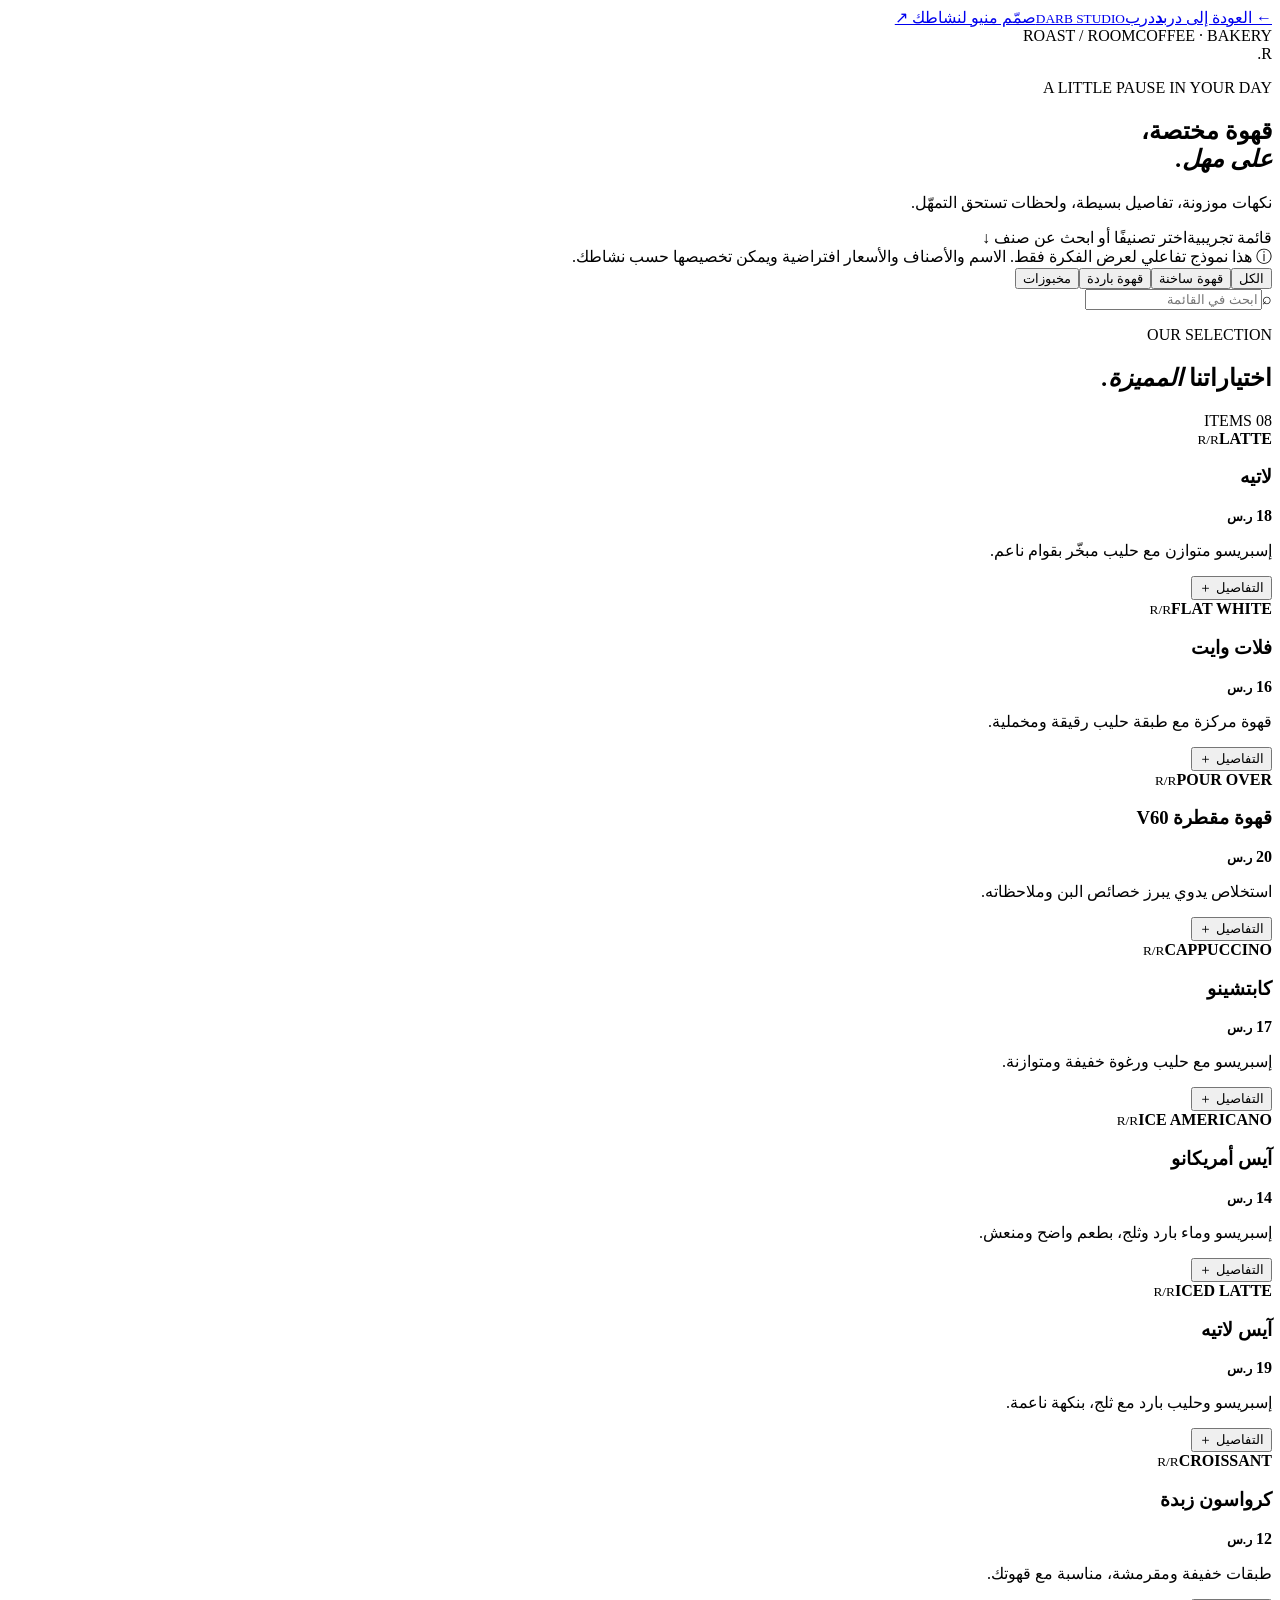
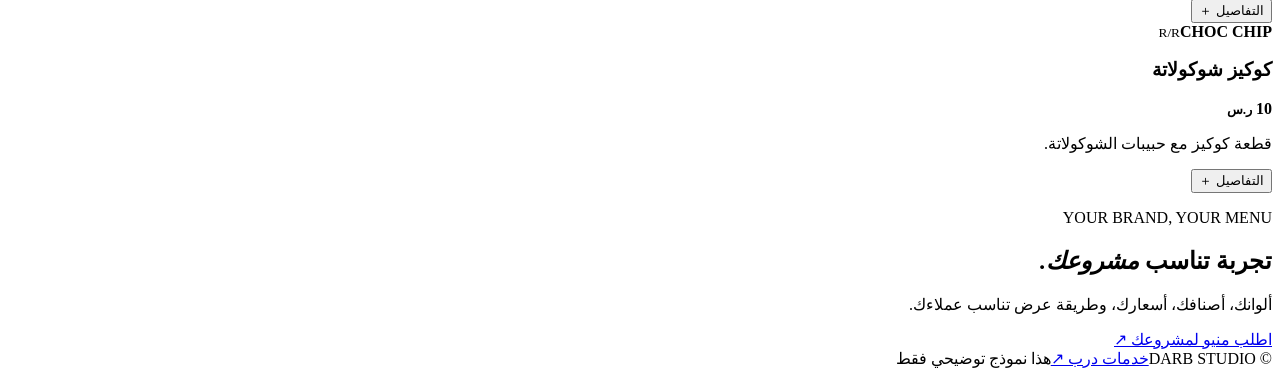
==== menu-demo.html @ b0deda6f "Add interactive digital menu demo page" ====
<!doctype html>
<html lang="ar" dir="rtl">
<head>
<meta charset="utf-8"><meta name="viewport" content="width=device-width,initial-scale=1"><meta name="theme-color" content="#171713">
<meta name="description" content="نموذج تفاعلي لمنيو إلكتروني من درب ستوديو."><title>تجربة المنيو | DARB Studio</title>
<link rel="preconnect" href="https://fonts.googleapis.com"><link rel="preconnect" href="https://fonts.gstatic.com" crossorigin>
<link href="https://fonts.googleapis.com/css2?family=IBM+Plex+Sans+Arabic:wght@400;500;600;700&family=Manrope:wght@400;500;600;700;800&display=swap" rel="stylesheet"><link rel="stylesheet" href="menu-demo.css">
</head>
<body>
<header class="top"><a href="index.html">← <span>العودة إلى درب</span></a><a class="brand" href="index.html"><b>د</b><span>درب<small>DARB STUDIO</small></span></a><a class="contact" href="https://wa.me/966566366401?text=%D8%A3%D8%A8%D8%BA%D9%89%20%D8%A3%D8%B5%D9%85%D9%85%20%D9%85%D9%86%D9%8A%D9%88%20%D8%A5%D9%84%D9%83%D8%AA%D8%B1%D9%88%D9%86%D9%8A" target="_blank" rel="noopener noreferrer">صمّم منيو لنشاطك ↗</a></header>
<main class="shell">
<section class="hero"><div class="eyebrow"><span>ROAST / ROOM</span><span>COFFEE · BAKERY</span></div><div class="hero-main"><div class="monogram">R<span>.</span></div><div><p class="kicker">A LITTLE PAUSE IN YOUR DAY</p><h1>قهوة مختصة،<br><em>على مهل.</em></h1><p class="intro">نكهات موزونة، تفاصيل بسيطة، ولحظات تستحق التمهّل.</p></div></div><div class="hero-foot"><span>قائمة تجريبية</span><span>اختر تصنيفًا أو ابحث عن صنف ↓</span></div></section>
<div class="disclaimer">ⓘ هذا نموذج تفاعلي لعرض الفكرة فقط. الاسم والأصناف والأسعار افتراضية ويمكن تخصيصها حسب نشاطك.</div>
<div class="controls"><div class="categories" role="group" aria-label="أقسام المنيو"><button class="active" data-category="all" aria-pressed="true">الكل</button><button data-category="hot" aria-pressed="false">قهوة ساخنة</button><button data-category="cold" aria-pressed="false">قهوة باردة</button><button data-category="bakery" aria-pressed="false">مخبوزات</button></div><label class="search"><span>⌕</span><input id="search" type="search" placeholder="ابحث في القائمة" aria-label="ابحث في القائمة"></label></div>
<section class="selection"><div class="selection-head"><div><p class="kicker">OUR SELECTION</p><h2>اختياراتنا <em>المميزة.</em></h2></div><span id="count">08 ITEMS</span></div>
<div class="items" id="items">
<article class="item" data-category="hot" data-search="لاتيه latte حليب اسبريسو"><div class="art latte"><small>R/R</small><b>LATTE</b><i></i></div><div class="copy"><div class="item-head"><h3>لاتيه</h3><strong>18 <small>ر.س</small></strong></div><p>إسبريسو متوازن مع حليب مبخّر بقوام ناعم.</p><button class="details" data-title="لاتيه" data-description="إسبريسو مزدوج وحليب مبخّر بقوام ناعم." data-price="18" data-notes="نكهة متوازنة · قوام كريمي">التفاصيل <span>＋</span></button></div></article>
<article class="item" data-category="hot" data-search="فلات وايت flat white اسبريسو حليب"><div class="art flat"><small>R/R</small><b>FLAT WHITE</b><i></i></div><div class="copy"><div class="item-head"><h3>فلات وايت</h3><strong>16 <small>ر.س</small></strong></div><p>قهوة مركزة مع طبقة حليب رقيقة ومخملية.</p><button class="details" data-title="فلات وايت" data-description="جرعتان من الإسبريسو مع حليب مخملي." data-price="16" data-notes="قوي ومتوازن · حليب ناعم">التفاصيل <span>＋</span></button></div></article>
<article class="item" data-category="hot" data-search="v60 قهوة مقطرة حار"><div class="art pour"><small>R/R</small><b>POUR OVER</b><i></i></div><div class="copy"><div class="item-head"><h3>قهوة مقطرة V60</h3><strong>20 <small>ر.س</small></strong></div><p>استخلاص يدوي يبرز خصائص البن وملاحظاته.</p><button class="details" data-title="قهوة مقطرة V60" data-description="قهوة مقطرة تُحضّر يدويًا حسب المحصول المتوفر." data-price="20" data-notes="إيحاءات فاكهية · وضوح النكهة">التفاصيل <span>＋</span></button></div></article>
<article class="item" data-category="hot" data-search="كابتشينو cappuccino قهوة حليب"><div class="art capp"><small>R/R</small><b>CAPPUCCINO</b><i></i></div><div class="copy"><div class="item-head"><h3>كابتشينو</h3><strong>17 <small>ر.س</small></strong></div><p>إسبريسو مع حليب ورغوة خفيفة ومتوازنة.</p><button class="details" data-title="كابتشينو" data-description="إسبريسو مع حليب مبخر وطبقة رغوة خفيفة." data-price="17" data-notes="قوام متوازن · رغوة ناعمة">التفاصيل <span>＋</span></button></div></article>
<article class="item" data-category="cold" data-search="آيس أمريكانو iced americano بارد"><div class="art americano"><small>R/R</small><b>ICE AMERICANO</b><i></i></div><div class="copy"><div class="item-head"><h3>آيس أمريكانو</h3><strong>14 <small>ر.س</small></strong></div><p>إسبريسو وماء بارد وثلج، بطعم واضح ومنعش.</p><button class="details" data-title="آيس أمريكانو" data-description="إسبريسو مع ماء بارد وثلج." data-price="14" data-notes="منعش · نكهة قهوة واضحة">التفاصيل <span>＋</span></button></div></article>
<article class="item" data-category="cold" data-search="آيس لاتيه iced latte بارد حليب"><div class="art iced"><small>R/R</small><b>ICED LATTE</b><i></i></div><div class="copy"><div class="item-head"><h3>آيس لاتيه</h3><strong>19 <small>ر.س</small></strong></div><p>إسبريسو وحليب بارد مع ثلج، بنكهة ناعمة.</p><button class="details" data-title="آيس لاتيه" data-description="إسبريسو وحليب بارد وثلج." data-price="19" data-notes="ناعم · خيار مناسب للأجواء الدافئة">التفاصيل <span>＋</span></button></div></article>
<article class="item" data-category="bakery" data-search="كرواسون croissant مخبوزات زبدة"><div class="art croissant"><small>R/R</small><b>CROISSANT</b><i></i></div><div class="copy"><div class="item-head"><h3>كرواسون زبدة</h3><strong>12 <small>ر.س</small></strong></div><p>طبقات خفيفة ومقرمشة، مناسبة مع قهوتك.</p><button class="details" data-title="كرواسون زبدة" data-description="كرواسون بطبقات زبدية خفيفة." data-price="12" data-notes="مقرمش من الخارج · طري من الداخل">التفاصيل <span>＋</span></button></div></article>
<article class="item" data-category="bakery" data-search="كوكيز cookies شوكولاتة مخبوزات"><div class="art cookie"><small>R/R</small><b>CHOC CHIP</b><i></i></div><div class="copy"><div class="item-head"><h3>كوكيز شوكولاتة</h3><strong>10 <small>ر.س</small></strong></div><p>قطعة كوكيز مع حبيبات الشوكولاتة.</p><button class="details" data-title="كوكيز شوكولاتة" data-description="كوكيز بالشوكولاتة، مخبوزة لترافق قهوتك." data-price="10" data-notes="شوكولاتة · حلاوة متوازنة">التفاصيل <span>＋</span></button></div></article>
</div><p class="empty" id="empty" hidden>ما لقينا صنفًا بهذا الاسم. جرّب كلمة ثانية.</p></section>
<section class="closing"><div><p class="kicker">YOUR BRAND, YOUR MENU</p><h2>تجربة تناسب <em>مشروعك.</em></h2><p>ألوانك، أصنافك، أسعارك، وطريقة عرض تناسب عملاءك.</p></div><a href="https://wa.me/966566366401?text=%D8%A3%D8%A8%D8%BA%D9%89%20%D8%A3%D8%B5%D9%85%D9%85%20%D9%85%D9%86%D9%8A%D9%88%20%D8%A5%D9%84%D9%83%D8%AA%D8%B1%D9%88%D9%86%D9%8A%20%D9%84%D9%86%D8%B4%D8%A7%D8%B7%D9%8A" target="_blank" rel="noopener noreferrer">اطلب منيو لمشروعك ↗</a></section>
</main><footer><span>© <span id="year"></span> DARB STUDIO</span><a href="index.html">خدمات درب ↗</a><span>هذا نموذج توضيحي فقط</span></footer>
<dialog id="dialog"><button class="close" id="close" aria-label="إغلاق">×</button><p class="kicker">ROAST / ROOM · MENU</p><h2 id="detailTitle"></h2><p id="description"></p><div class="dialog-meta"><span id="notes"></span><strong id="price"></strong></div><small>هذا المحتوى تجريبي ويُعدّل حسب بيانات نشاطك.</small></dialog><script src="menu-demo.js"></script></body></html>
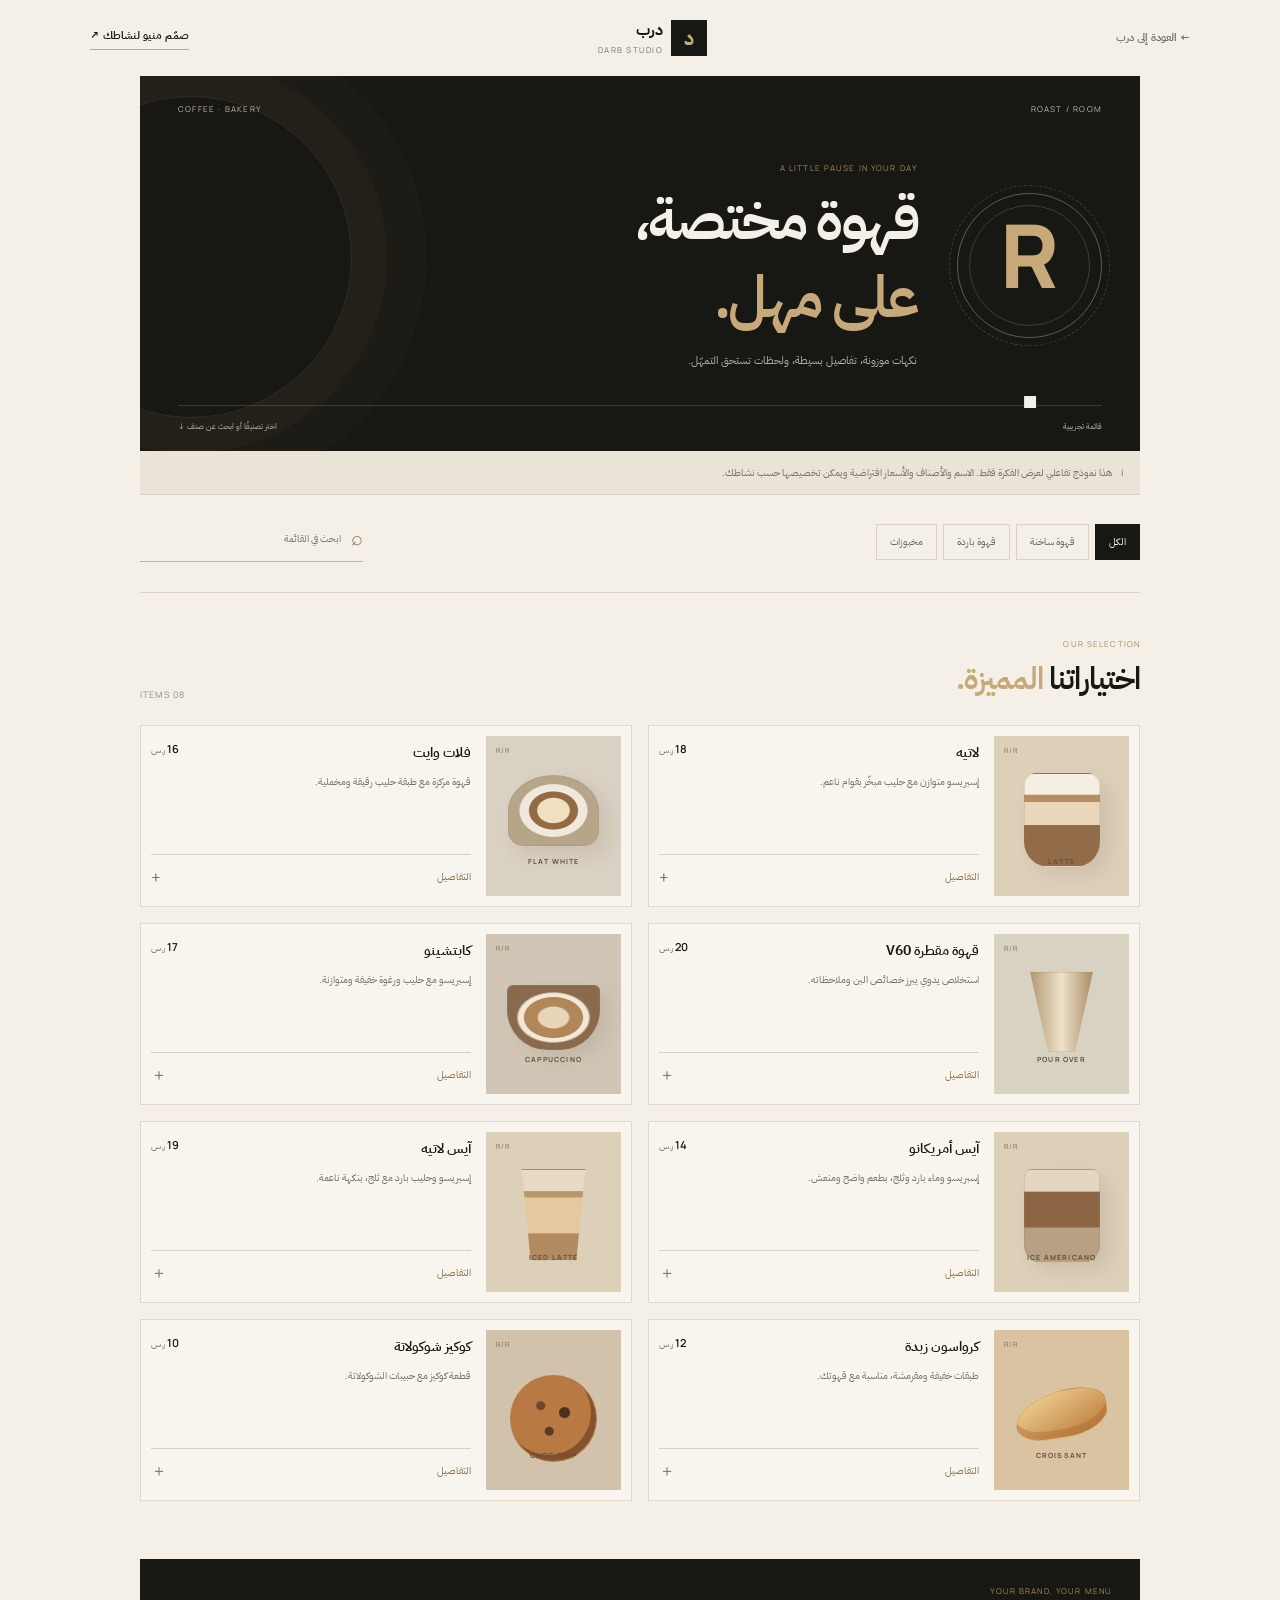
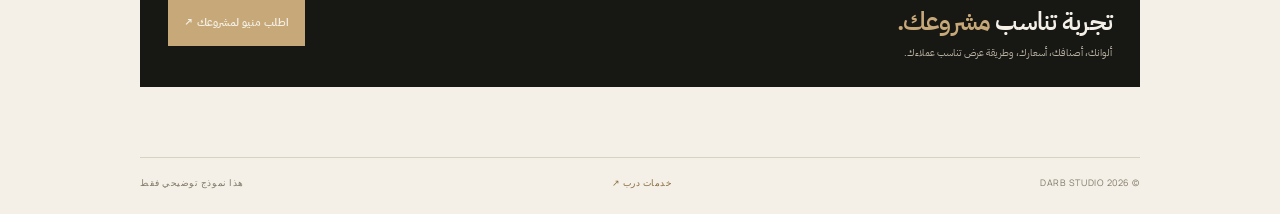
==== commit 0ca33b82: "Remove emoji-like symbols from menu demo" ====
--- a/menu-demo.html
+++ b/menu-demo.html
@@ -10,12 +10,12 @@
 <header class="top"><a href="index.html">← <span>العودة إلى درب</span></a><a class="brand" href="index.html"><b>د</b><span>درب<small>DARB STUDIO</small></span></a><a class="contact" href="https://wa.me/966566366401?text=%D8%A3%D8%A8%D8%BA%D9%89%20%D8%A3%D8%B5%D9%85%D9%85%20%D9%85%D9%86%D9%8A%D9%88%20%D8%A5%D9%84%D9%83%D8%AA%D8%B1%D9%88%D9%86%D9%8A" target="_blank" rel="noopener noreferrer">صمّم منيو لنشاطك ↗</a></header>
 <main class="shell">
 <section class="hero"><div class="eyebrow"><span>ROAST / ROOM</span><span>COFFEE · BAKERY</span></div><div class="hero-main"><div class="monogram">R<span>.</span></div><div><p class="kicker">A LITTLE PAUSE IN YOUR DAY</p><h1>قهوة مختصة،<br><em>على مهل.</em></h1><p class="intro">نكهات موزونة، تفاصيل بسيطة، ولحظات تستحق التمهّل.</p></div></div><div class="hero-foot"><span>قائمة تجريبية</span><span>اختر تصنيفًا أو ابحث عن صنف ↓</span></div></section>
-<div class="disclaimer">ⓘ هذا نموذج تفاعلي لعرض الفكرة فقط. الاسم والأصناف والأسعار افتراضية ويمكن تخصيصها حسب نشاطك.</div>
-<div class="controls"><div class="categories" role="group" aria-label="أقسام المنيو"><button class="active" data-category="all" aria-pressed="true">الكل</button><button data-category="hot" aria-pressed="false">قهوة ساخنة</button><button data-category="cold" aria-pressed="false">قهوة باردة</button><button data-category="bakery" aria-pressed="false">مخبوزات</button></div><label class="search"><span>⌕</span><input id="search" type="search" placeholder="ابحث في القائمة" aria-label="ابحث في القائمة"></label></div>
+<div class="disclaimer"><span class="info-icon" aria-hidden="true">i</span> هذا نموذج تفاعلي لعرض الفكرة فقط. الاسم والأصناف والأسعار افتراضية ويمكن تخصيصها حسب نشاطك.</div>
+<div class="controls"><div class="categories" role="group" aria-label="أقسام المنيو"><button class="active" data-category="all" aria-pressed="true">الكل</button><button data-category="hot" aria-pressed="false">قهوة ساخنة</button><button data-category="cold" aria-pressed="false">قهوة باردة</button><button data-category="bakery" aria-pressed="false">مخبوزات</button></div><label class="search"><span aria-hidden="true">⌕</span><input id="search" type="search" placeholder="ابحث في القائمة" aria-label="ابحث في القائمة"></label></div>
 <section class="selection"><div class="selection-head"><div><p class="kicker">OUR SELECTION</p><h2>اختياراتنا <em>المميزة.</em></h2></div><span id="count">08 ITEMS</span></div>
 <div class="items" id="items">
-<article class="item" data-category="hot" data-search="لاتيه latte حليب اسبريسو"><div class="art latte"><small>R/R</small><b>LATTE</b><i></i></div><div class="copy"><div class="item-head"><h3>لاتيه</h3><strong>18 <small>ر.س</small></strong></div><p>إسبريسو متوازن مع حليب مبخّر بقوام ناعم.</p><button class="details" data-title="لاتيه" data-description="إسبريسو مزدوج وحليب مبخّر بقوام ناعم." data-price="18" data-notes="نكهة متوازنة · قوام كريمي">التفاصيل <span>＋</span></button></div></article>
-<article class="item" data-category="hot" data-search="فلات وايت flat white اسبريسو حليب"><div class="art flat"><small>R/R</small><b>FLAT WHITE</b><i></i></div><div class="copy"><div class="item-head"><h3>فلات وايت</h3><strong>16 <small>ر.س</small></strong></div><p>قهوة مركزة مع طبقة حليب رقيقة ومخملية.</p><button class="details" data-title="فلات وايت" data-description="جرعتان من الإسبريسو مع حليب مخملي." data-price="16" data-notes="قوي ومتوازن · حليب ناعم">التفاصيل <span>＋</span></button></div></article>
+<article class="item" data-category="hot" data-search="لاتيه latte حليب اسبريسو"><div class="art latte"><small>R/R</small><b>LATTE</b><i></i></div><div class="copy"><div class="item-head"><h3>لاتيه</h3><strong>18 <small>ر.س</small></strong></div><p>إسبريسو متوازن مع حليب مبخّر بقوام ناعم.</p><button class="details" data-title="لاتيه" data-description="إسبريسو مزدوج وحليب مبخّر بقوام ناعم." data-price="18" data-notes="نكهة متوازنة · قوام كريمي">التفاصيل <span aria-hidden="true">+</span></button></div></article>
+<article class="item" data-category="hot" data-search="فلات وايت flat white اسبريسو حليب"><div class="art flat"><small>R/R</small><b>FLAT WHITE</b><i></i></div><div class="copy"><div class="item-head"><h3>فلات وايت</h3><strong>16 <small>ر.س</small></strong></div><p>قهوة مركزة مع طبقة حليب رقيقة ومخملية.</p><button class="details" data-title="فلات وايت" data-description="جرعتان من الإسبريسو مع حليب مخملي." data-price="16" data-notes="قوي ومتوازن · حليب ناعم">التفاصيل <span aria-hidden="true">+</span></button></div></article>
 <article class="item" data-category="hot" data-search="v60 قهوة مقطرة حار"><div class="art pour"><small>R/R</small><b>POUR OVER</b><i></i></div><div class="copy"><div class="item-head"><h3>قهوة مقطرة V60</h3><strong>20 <small>ر.س</small></strong></div><p>استخلاص يدوي يبرز خصائص البن وملاحظاته.</p><button class="details" data-title="قهوة مقطرة V60" data-description="قهوة مقطرة تُحضّر يدويًا حسب المحصول المتوفر." data-price="20" data-notes="إيحاءات فاكهية · وضوح النكهة">التفاصيل <span>＋</span></button></div></article>
 <article class="item" data-category="hot" data-search="كابتشينو cappuccino قهوة حليب"><div class="art capp"><small>R/R</small><b>CAPPUCCINO</b><i></i></div><div class="copy"><div class="item-head"><h3>كابتشينو</h3><strong>17 <small>ر.س</small></strong></div><p>إسبريسو مع حليب ورغوة خفيفة ومتوازنة.</p><button class="details" data-title="كابتشينو" data-description="إسبريسو مع حليب مبخر وطبقة رغوة خفيفة." data-price="17" data-notes="قوام متوازن · رغوة ناعمة">التفاصيل <span>＋</span></button></div></article>
 <article class="item" data-category="cold" data-search="آيس أمريكانو iced americano بارد"><div class="art americano"><small>R/R</small><b>ICE AMERICANO</b><i></i></div><div class="copy"><div class="item-head"><h3>آيس أمريكانو</h3><strong>14 <small>ر.س</small></strong></div><p>إسبريسو وماء بارد وثلج، بطعم واضح ومنعش.</p><button class="details" data-title="آيس أمريكانو" data-description="إسبريسو مع ماء بارد وثلج." data-price="14" data-notes="منعش · نكهة قهوة واضحة">التفاصيل <span>＋</span></button></div></article>
--- a/menu-demo.css
+++ b/menu-demo.css
@@ -0,0 +1 @@
+:root{--ink:#171713;--paper:#f4f0e7;--muted:#777166;--line:#d8d1c4;--gold:#c7a979;--gold2:#e2d1b0}*{box-sizing:border-box}body{margin:0;background:var(--paper);color:var(--ink);font-family:"IBM Plex Sans Arabic",sans-serif;line-height:1.75}a{color:inherit;text-decoration:none}button,input{font:inherit}button{cursor:pointer}a:focus-visible,button:focus-visible,input:focus-visible{outline:2px solid #a98450;outline-offset:3px}::selection{background:var(--gold);color:var(--ink)}.top{height:76px;max-width:1100px;width:calc(100% - 42px);margin:auto;display:flex;align-items:center;justify-content:space-between;gap:16px}.top>a:first-child,.contact{font-size:11px;font-weight:600}.top>a:first-child{color:var(--muted)}.brand{display:flex;align-items:center;gap:8px}.brand>b{height:36px;width:36px;display:grid;place-items:center;background:var(--ink);color:var(--gold);font-size:20px}.brand span{font-size:16px;font-weight:700;line-height:1.2}.brand small{display:block;font:8px Manrope,sans-serif;letter-spacing:.16em;color:var(--muted);margin-top:4px}.contact{border-bottom:1px solid var(--gold);padding-bottom:4px}.shell{max-width:1000px;width:calc(100% - 42px);margin:0 auto 70px}.hero{background:var(--ink);color:var(--paper);padding:27px 38px 19px;position:relative;overflow:hidden}.hero:after{content:"";position:absolute;width:320px;height:320px;border:1px solid #c7a97926;border-radius:50%;left:-110px;top:20px;box-shadow:0 0 0 35px #c7a97909,0 0 0 75px #c7a97907;pointer-events:none}.eyebrow,.hero-foot{display:flex;justify-content:space-between;align-items:center;font:8px Manrope,sans-serif;letter-spacing:.15em;color:#c3b9a7}.hero-main{display:grid;grid-template-columns:150px 1fr;gap:35px;align-items:center;padding:48px 0 35px;position:relative;z-index:1}.monogram{height:145px;width:145px;border:1px solid #c7a97976;border-radius:50%;display:grid;place-items:center;color:var(--gold);font:800 88px Manrope,sans-serif;position:relative}.monogram:before,.monogram:after{content:"";position:absolute;inset:11px;border:1px solid #c7a97940;border-radius:50%}.monogram:after{inset:-9px;border-style:dashed}.monogram span{color:var(--paper)}.kicker{font:8px Manrope,sans-serif;letter-spacing:.14em;color:#a68a5c;margin:0 0 8px}.hero h1{font-size:clamp(38px,5vw,58px);font-weight:600;line-height:1.35;letter-spacing:-.045em;margin:0}.hero h1 em,.selection-head h2 em,.closing h2 em{font-style:normal;color:var(--gold)}.intro{font-size:11px;color:#b9b1a2;margin:13px 0 0}.hero-foot{border-top:1px solid #ffffff24;padding-top:14px;font-family:"IBM Plex Sans Arabic",sans-serif;letter-spacing:0}.disclaimer{display:flex;gap:9px;align-items:center;padding:13px 16px;background:#e9e3d8;color:#777166;font-size:10px;border-bottom:1px solid var(--line)}.disclaimer:first-letter{color:#967647}.controls{display:flex;justify-content:space-between;align-items:center;gap:16px;padding:26px 0 30px;border-bottom:1px solid var(--line)}.categories{display:flex;flex-wrap:wrap;gap:6px}.categories button{padding:8px 13px;border:1px solid var(--line);background:transparent;color:#6c665b;font-size:10px;transition:.2s}.categories button.active,.categories button:hover{background:var(--ink);border-color:var(--ink);color:var(--paper)}.search{display:flex;align-items:center;gap:8px;border-bottom:1px solid #bdb3a2;min-width:190px;padding:0 0 5px;color:#8e7a59}.search span{font-size:20px}.search input{width:100%;border:0;background:transparent;font-size:10px;outline:0;color:var(--ink)}.selection{padding-top:45px}.selection-head{display:flex;justify-content:space-between;align-items:flex-end;margin-bottom:24px}.selection-head h2,.closing h2{font-weight:600;font-size:31px;line-height:1.4;letter-spacing:-.03em;margin:0}.selection-head>span{font:9px Manrope,sans-serif;letter-spacing:.1em;color:#948b7b}.items{display:grid;grid-template-columns:repeat(2,1fr);gap:16px}.item{display:grid;grid-template-columns:135px 1fr;gap:15px;min-width:0;background:#fffdf85c;border:1px solid #dfd8cb;padding:10px;transition:transform .2s,border-color .2s}.item:hover{transform:translateY(-2px);border-color:#c0a476}.item[hidden]{display:none}.art{min-height:160px;position:relative;overflow:hidden;display:flex;flex-direction:column;align-items:center;justify-content:center;background:#ddd0b9;color:#5f513d;font:8px Manrope,sans-serif;letter-spacing:.15em}.art small{position:absolute;top:10px;left:10px;font-size:7px;opacity:.75}.art b{position:relative;z-index:1;margin-top:92px;font-size:7px}.art i{position:absolute;width:76px;height:94px;border-radius:12px 12px 25px 25px;background:linear-gradient(90deg,#f2e3cd,#c6a477 80%);top:37px;box-shadow:9px 8px 18px #4a34241a;border:1px solid #9c825c40}.latte i{background:linear-gradient(180deg,#f4eee3 0 22%,#b78e61 23% 30%,#ead7bb 31% 55%,#926c49 56%)}.flat{background:#d9d1c3}.flat i{height:71px;width:91px;border-radius:50% 50% 15px 15px;background:radial-gradient(ellipse at center,#f1e0bf 0 25%,#926a44 27% 38%,#f0e8dc 40% 53%,#b7a58a 55%);top:39px}.pour{background:#d8d2c3}.pour i{width:75px;height:80px;clip-path:polygon(8% 0,92% 0,68% 100%,32% 100%);border-radius:0;background:linear-gradient(90deg,#a88c63,#eee1c9 50%,#9e8158);top:38px}.capp{background:#d1c6b5}.capp i{width:93px;height:65px;border-radius:6px 6px 40px 40px;background:radial-gradient(ellipse at center,#e7d4b9 0 23%,#b18658 26% 45%,#f2e8d7 47% 54%,#8a6a4d 58%);top:51px}.americano i{background:linear-gradient(180deg,#e4d7c2 0 23%,#8c6544 24% 62%,#b7a084 63%);border-radius:8px 8px 18px 18px}.iced i{height:92px;background:linear-gradient(180deg,#e7dac7 0 23%,#bb9669 24% 30%,#e3c8a0 31% 70%,#b38b60 71%);clip-path:polygon(8% 0,92% 0,80% 100%,20% 100%);border-radius:3px}.croissant{background:#d9c3a0}.croissant i{width:93px;height:48px;top:60px;border-radius:70% 35% 55% 35%;background:linear-gradient(155deg,#f5d99c,#b87535);transform:rotate(-9deg);box-shadow:inset 0 -8px 0 #a7652f66}.cookie{background:#d2c2ab}.cookie i{height:87px;width:87px;top:45px;border-radius:50%;background:radial-gradient(circle at 35% 35%,#6c462e 0 4px,transparent 5px),radial-gradient(circle at 63% 43%,#4b3023 0 5px,transparent 6px),radial-gradient(circle at 45% 65%,#5b3925 0 4px,transparent 5px),#b87943;box-shadow:inset -5px -6px 0 #84522d}.copy{display:flex;flex-direction:column;min-width:0;padding:5px 0}.item-head{display:flex;align-items:flex-start;justify-content:space-between;gap:8px}.item-head h3{font-size:14px;font-weight:600;margin:0}.item-head strong{font:600 11px Manrope,sans-serif;white-space:nowrap}.item-head small{font:9px "IBM Plex Sans Arabic",sans-serif;color:#8b7e69}.copy>p{font-size:10px;color:var(--muted);line-height:1.85;margin:8px 0 12px}.details{margin-top:auto;background:transparent;border:0;border-top:1px solid var(--line);display:flex;align-items:center;justify-content:space-between;padding:8px 0 0;font-size:10px;color:#8c7046;text-align:right}.details span{font-size:16px}.empty{padding:30px 0;text-align:center;font-size:12px;color:var(--muted)}.closing{margin-top:58px;padding:26px 28px;background:var(--ink);color:var(--paper);display:flex;justify-content:space-between;align-items:center;gap:20px}.closing h2{font-size:25px}.closing>div>p:last-child{font-size:10px;color:#b9b1a2;margin:5px 0 0}.closing>a{font-size:11px;font-weight:600;padding:13px 16px;background:var(--gold);white-space:nowrap}footer{width:calc(100% - 42px);max-width:1000px;margin:auto;border-top:1px solid var(--line);padding:18px 0 25px;display:flex;justify-content:space-between;gap:15px;font:9px Manrope,sans-serif;letter-spacing:.06em;color:#817969}footer a{color:#8b6e41}dialog{border:1px solid var(--line);background:var(--paper);color:var(--ink);padding:30px;width:min(430px,calc(100% - 30px));box-shadow:0 30px 100px #0004}dialog::backdrop{background:#17171399;backdrop-filter:blur(3px)}.close{float:left;border:0;background:transparent;font-size:25px;line-height:1;color:#897c67}dialog h2{font-size:26px;margin:17px 0 8px}dialog>p:not(.kicker){font-size:12px;color:var(--muted);line-height:2}.dialog-meta{display:flex;justify-content:space-between;align-items:center;border-block:1px solid var(--line);padding:13px 0;margin:19px 0}.dialog-meta span{font-size:10px;color:#92784d}.dialog-meta strong{font:700 15px Manrope,sans-serif}.dialog-meta strong:after{content:" ر.س";font-size:9px;font-family:"IBM Plex Sans Arabic",sans-serif}dialog>small{font-size:9px;color:#887e6d}@media(max-width:700px){.top{height:65px;width:calc(100% - 28px)}.top>a:first-child span{display:none}.brand>b{height:31px;width:31px}.contact{font-size:10px}.shell{width:calc(100% - 24px);margin-bottom:45px}.hero{padding:22px 19px 17px}.hero-main{grid-template-columns:1fr;gap:25px;padding:33px 0 27px}.monogram{height:78px;width:78px;font-size:48px}.monogram:before{inset:6px}.monogram:after{inset:-5px}.hero h1{font-size:42px}.intro{font-size:10px}.disclaimer{align-items:flex-start;font-size:9px}.controls{flex-direction:column;align-items:stretch;padding:20px 0}.categories{display:grid;grid-template-columns:repeat(4,1fr);gap:5px}.categories button{padding:8px 3px;font-size:9px}.search{min-width:0}.selection{padding-top:33px}.selection-head h2{font-size:26px}.items{grid-template-columns:1fr;gap:10px}.item{grid-template-columns:110px 1fr;gap:12px}.art{min-height:145px}.copy>p{font-size:10px;margin-block:6px 10px}.closing{margin-top:40px;padding:23px 18px;display:block}.closing h2{font-size:23px}.closing>a{display:inline-flex;margin-top:17px}footer{width:calc(100% - 28px);font-size:8px;flex-wrap:wrap}footer span:last-child{width:100%}}@media(max-width:380px){.item{grid-template-columns:92px 1fr;padding:7px;gap:9px}.item-head h3{font-size:12px}.item-head strong{font-size:10px}.art{min-height:133px}.copy>p{font-size:9px}}@media(prefers-reduced-motion:reduce){*,*:before,*:after{scroll-behavior:auto!important;transition:none!important}}
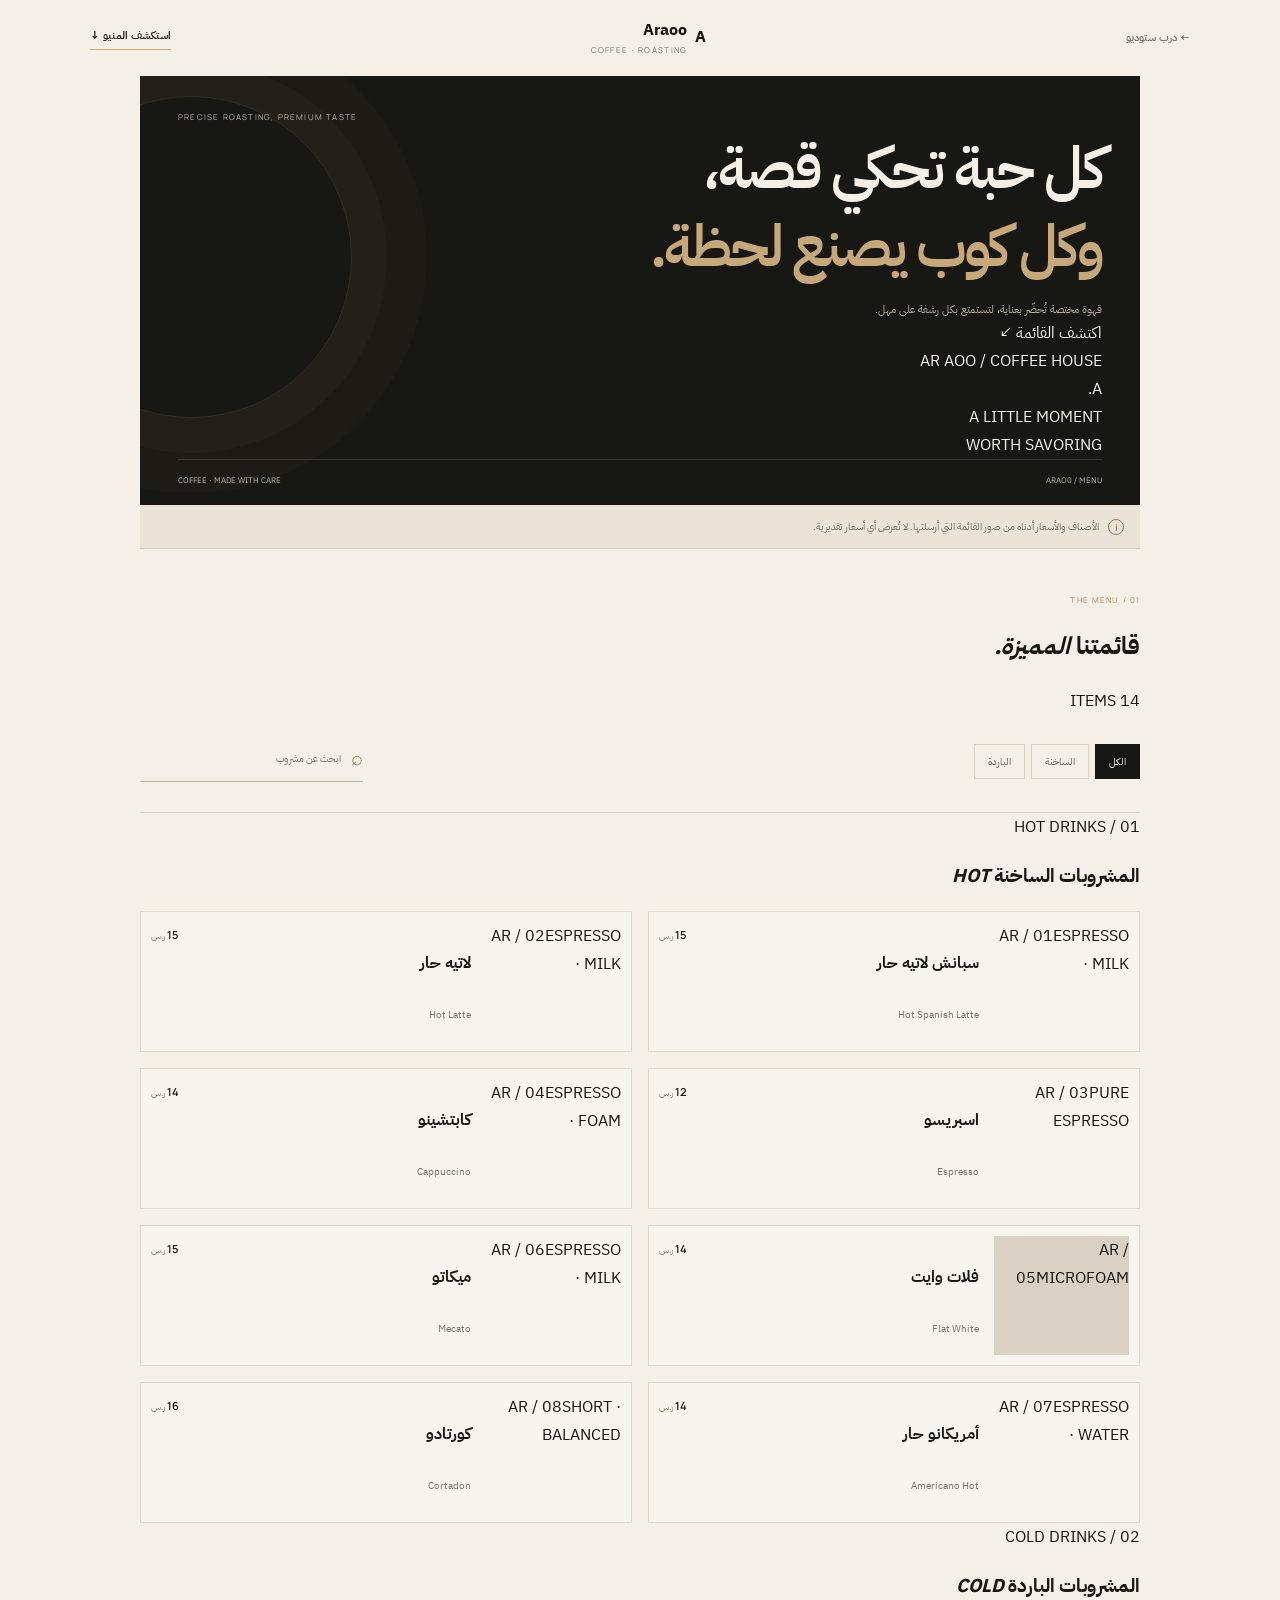
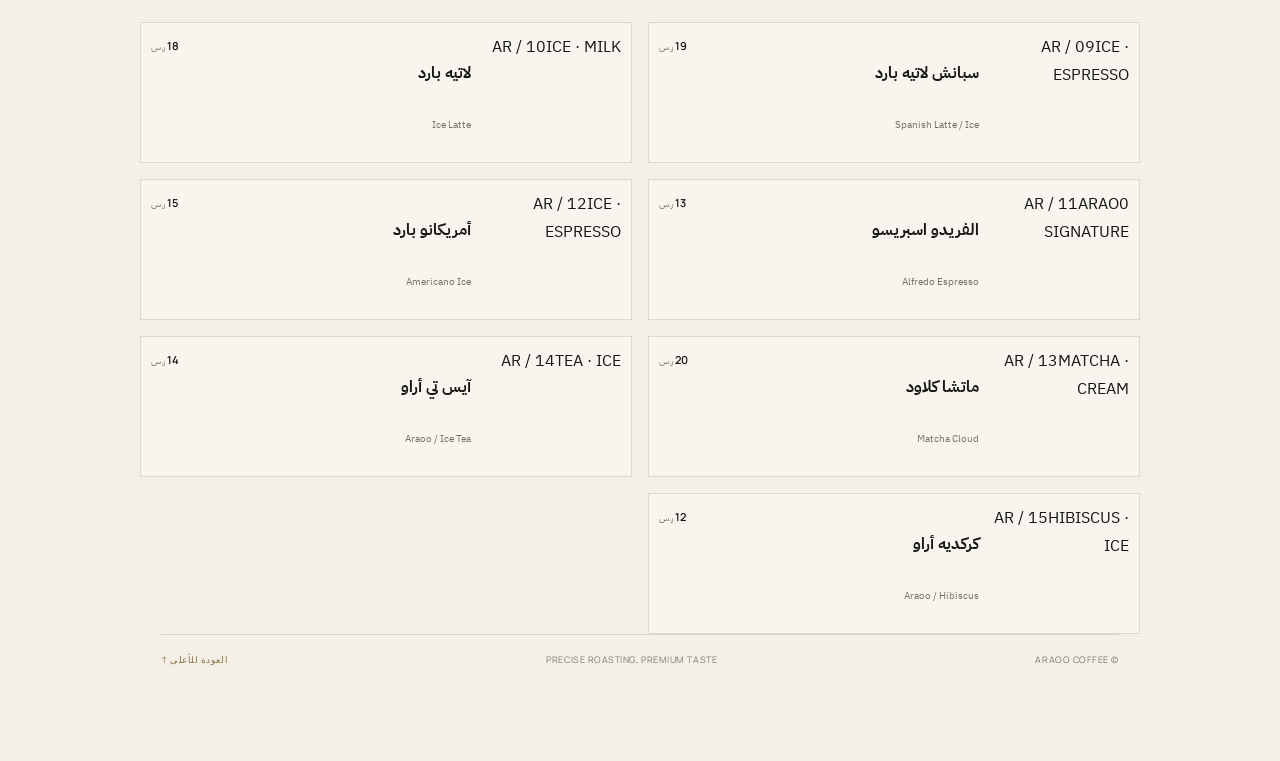
==== commit 394c3136: "Build Araoo branded digital menu with verified hot and cold items" ====
--- a/menu-demo.html
+++ b/menu-demo.html
@@ -1,28 +1,69 @@
 <!doctype html>
 <html lang="ar" dir="rtl">
 <head>
-<meta charset="utf-8"><meta name="viewport" content="width=device-width,initial-scale=1"><meta name="theme-color" content="#171713">
-<meta name="description" content="نموذج تفاعلي لمنيو إلكتروني من درب ستوديو."><title>تجربة المنيو | DARB Studio</title>
+<meta charset="utf-8">
+<meta name="viewport" content="width=device-width,initial-scale=1">
+<meta name="theme-color" content="#f5edda">
+<meta name="description" content="منيو أراو للقهوة المختصة. تصفح المشروبات الساخنة والباردة.">
+<title>Araoo — المنيو الإلكتروني</title>
 <link rel="preconnect" href="https://fonts.googleapis.com"><link rel="preconnect" href="https://fonts.gstatic.com" crossorigin>
-<link href="https://fonts.googleapis.com/css2?family=IBM+Plex+Sans+Arabic:wght@400;500;600;700&family=Manrope:wght@400;500;600;700;800&display=swap" rel="stylesheet"><link rel="stylesheet" href="menu-demo.css">
+<link href="https://fonts.googleapis.com/css2?family=IBM+Plex+Sans+Arabic:wght@400;500;600;700&family=Manrope:wght@400;500;600;700;800&display=swap" rel="stylesheet">
+<link rel="stylesheet" href="menu-demo.css">
 </head>
 <body>
-<header class="top"><a href="index.html">← <span>العودة إلى درب</span></a><a class="brand" href="index.html"><b>د</b><span>درب<small>DARB STUDIO</small></span></a><a class="contact" href="https://wa.me/966566366401?text=%D8%A3%D8%A8%D8%BA%D9%89%20%D8%A3%D8%B5%D9%85%D9%85%20%D9%85%D9%86%D9%8A%D9%88%20%D8%A5%D9%84%D9%83%D8%AA%D8%B1%D9%88%D9%86%D9%8A" target="_blank" rel="noopener noreferrer">صمّم منيو لنشاطك ↗</a></header>
-<main class="shell">
-<section class="hero"><div class="eyebrow"><span>ROAST / ROOM</span><span>COFFEE · BAKERY</span></div><div class="hero-main"><div class="monogram">R<span>.</span></div><div><p class="kicker">A LITTLE PAUSE IN YOUR DAY</p><h1>قهوة مختصة،<br><em>على مهل.</em></h1><p class="intro">نكهات موزونة، تفاصيل بسيطة، ولحظات تستحق التمهّل.</p></div></div><div class="hero-foot"><span>قائمة تجريبية</span><span>اختر تصنيفًا أو ابحث عن صنف ↓</span></div></section>
-<div class="disclaimer"><span class="info-icon" aria-hidden="true">i</span> هذا نموذج تفاعلي لعرض الفكرة فقط. الاسم والأصناف والأسعار افتراضية ويمكن تخصيصها حسب نشاطك.</div>
-<div class="controls"><div class="categories" role="group" aria-label="أقسام المنيو"><button class="active" data-category="all" aria-pressed="true">الكل</button><button data-category="hot" aria-pressed="false">قهوة ساخنة</button><button data-category="cold" aria-pressed="false">قهوة باردة</button><button data-category="bakery" aria-pressed="false">مخبوزات</button></div><label class="search"><span aria-hidden="true">⌕</span><input id="search" type="search" placeholder="ابحث في القائمة" aria-label="ابحث في القائمة"></label></div>
-<section class="selection"><div class="selection-head"><div><p class="kicker">OUR SELECTION</p><h2>اختياراتنا <em>المميزة.</em></h2></div><span id="count">08 ITEMS</span></div>
-<div class="items" id="items">
-<article class="item" data-category="hot" data-search="لاتيه latte حليب اسبريسو"><div class="art latte"><small>R/R</small><b>LATTE</b><i></i></div><div class="copy"><div class="item-head"><h3>لاتيه</h3><strong>18 <small>ر.س</small></strong></div><p>إسبريسو متوازن مع حليب مبخّر بقوام ناعم.</p><button class="details" data-title="لاتيه" data-description="إسبريسو مزدوج وحليب مبخّر بقوام ناعم." data-price="18" data-notes="نكهة متوازنة · قوام كريمي">التفاصيل <span aria-hidden="true">+</span></button></div></article>
-<article class="item" data-category="hot" data-search="فلات وايت flat white اسبريسو حليب"><div class="art flat"><small>R/R</small><b>FLAT WHITE</b><i></i></div><div class="copy"><div class="item-head"><h3>فلات وايت</h3><strong>16 <small>ر.س</small></strong></div><p>قهوة مركزة مع طبقة حليب رقيقة ومخملية.</p><button class="details" data-title="فلات وايت" data-description="جرعتان من الإسبريسو مع حليب مخملي." data-price="16" data-notes="قوي ومتوازن · حليب ناعم">التفاصيل <span aria-hidden="true">+</span></button></div></article>
-<article class="item" data-category="hot" data-search="v60 قهوة مقطرة حار"><div class="art pour"><small>R/R</small><b>POUR OVER</b><i></i></div><div class="copy"><div class="item-head"><h3>قهوة مقطرة V60</h3><strong>20 <small>ر.س</small></strong></div><p>استخلاص يدوي يبرز خصائص البن وملاحظاته.</p><button class="details" data-title="قهوة مقطرة V60" data-description="قهوة مقطرة تُحضّر يدويًا حسب المحصول المتوفر." data-price="20" data-notes="إيحاءات فاكهية · وضوح النكهة">التفاصيل <span>＋</span></button></div></article>
-<article class="item" data-category="hot" data-search="كابتشينو cappuccino قهوة حليب"><div class="art capp"><small>R/R</small><b>CAPPUCCINO</b><i></i></div><div class="copy"><div class="item-head"><h3>كابتشينو</h3><strong>17 <small>ر.س</small></strong></div><p>إسبريسو مع حليب ورغوة خفيفة ومتوازنة.</p><button class="details" data-title="كابتشينو" data-description="إسبريسو مع حليب مبخر وطبقة رغوة خفيفة." data-price="17" data-notes="قوام متوازن · رغوة ناعمة">التفاصيل <span>＋</span></button></div></article>
-<article class="item" data-category="cold" data-search="آيس أمريكانو iced americano بارد"><div class="art americano"><small>R/R</small><b>ICE AMERICANO</b><i></i></div><div class="copy"><div class="item-head"><h3>آيس أمريكانو</h3><strong>14 <small>ر.س</small></strong></div><p>إسبريسو وماء بارد وثلج، بطعم واضح ومنعش.</p><button class="details" data-title="آيس أمريكانو" data-description="إسبريسو مع ماء بارد وثلج." data-price="14" data-notes="منعش · نكهة قهوة واضحة">التفاصيل <span>＋</span></button></div></article>
-<article class="item" data-category="cold" data-search="آيس لاتيه iced latte بارد حليب"><div class="art iced"><small>R/R</small><b>ICED LATTE</b><i></i></div><div class="copy"><div class="item-head"><h3>آيس لاتيه</h3><strong>19 <small>ر.س</small></strong></div><p>إسبريسو وحليب بارد مع ثلج، بنكهة ناعمة.</p><button class="details" data-title="آيس لاتيه" data-description="إسبريسو وحليب بارد وثلج." data-price="19" data-notes="ناعم · خيار مناسب للأجواء الدافئة">التفاصيل <span>＋</span></button></div></article>
-<article class="item" data-category="bakery" data-search="كرواسون croissant مخبوزات زبدة"><div class="art croissant"><small>R/R</small><b>CROISSANT</b><i></i></div><div class="copy"><div class="item-head"><h3>كرواسون زبدة</h3><strong>12 <small>ر.س</small></strong></div><p>طبقات خفيفة ومقرمشة، مناسبة مع قهوتك.</p><button class="details" data-title="كرواسون زبدة" data-description="كرواسون بطبقات زبدية خفيفة." data-price="12" data-notes="مقرمش من الخارج · طري من الداخل">التفاصيل <span>＋</span></button></div></article>
-<article class="item" data-category="bakery" data-search="كوكيز cookies شوكولاتة مخبوزات"><div class="art cookie"><small>R/R</small><b>CHOC CHIP</b><i></i></div><div class="copy"><div class="item-head"><h3>كوكيز شوكولاتة</h3><strong>10 <small>ر.س</small></strong></div><p>قطعة كوكيز مع حبيبات الشوكولاتة.</p><button class="details" data-title="كوكيز شوكولاتة" data-description="كوكيز بالشوكولاتة، مخبوزة لترافق قهوتك." data-price="10" data-notes="شوكولاتة · حلاوة متوازنة">التفاصيل <span>＋</span></button></div></article>
-</div><p class="empty" id="empty" hidden>ما لقينا صنفًا بهذا الاسم. جرّب كلمة ثانية.</p></section>
-<section class="closing"><div><p class="kicker">YOUR BRAND, YOUR MENU</p><h2>تجربة تناسب <em>مشروعك.</em></h2><p>ألوانك، أصنافك، أسعارك، وطريقة عرض تناسب عملاءك.</p></div><a href="https://wa.me/966566366401?text=%D8%A3%D8%A8%D8%BA%D9%89%20%D8%A3%D8%B5%D9%85%D9%85%20%D9%85%D9%86%D9%8A%D9%88%20%D8%A5%D9%84%D9%83%D8%AA%D8%B1%D9%88%D9%86%D9%8A%20%D9%84%D9%86%D8%B4%D8%A7%D8%B7%D9%8A" target="_blank" rel="noopener noreferrer">اطلب منيو لمشروعك ↗</a></section>
-</main><footer><span>© <span id="year"></span> DARB STUDIO</span><a href="index.html">خدمات درب ↗</a><span>هذا نموذج توضيحي فقط</span></footer>
-<dialog id="dialog"><button class="close" id="close" aria-label="إغلاق">×</button><p class="kicker">ROAST / ROOM · MENU</p><h2 id="detailTitle"></h2><p id="description"></p><div class="dialog-meta"><span id="notes"></span><strong id="price"></strong></div><small>هذا المحتوى تجريبي ويُعدّل حسب بيانات نشاطك.</small></dialog><script src="menu-demo.js"></script></body></html>+<header class="top">
+<a class="back" href="index.html">← <span>درب ستوديو</span></a>
+<a class="brand" href="#home" aria-label="Araoo"><span class="brandmark">A</span><span class="brandname">Araoo<small>COFFEE · ROASTING</small></span></a>
+<a class="contact" href="#menu">استكشف المنيو <span>↓</span></a>
+</header>
+<main class="shell" id="home">
+<section class="hero" aria-labelledby="title">
+<div class="hero-text">
+<p class="eyebrow"><span class="eyebrow-line"></span> PRECISE ROASTING, PREMIUM TASTE</p>
+<h1 id="title">كل حبة تحكي قصة،<br><em>وكل كوب يصنع لحظة.</em></h1>
+<p class="intro">قهوة مختصة تُحضّر بعناية، لتستمتع بكل رشفة على مهل.</p>
+<a class="hero-cta" href="#menu">اكتشف القائمة <span>↙</span></a>
+</div>
+<div class="hero-photo" role="img" aria-label="مشهد دافئ لمقهى قهوة مختصة">
+<div class="photo-overlay"></div><div class="photo-label">AR AOO / COFFEE HOUSE</div><div class="photo-stamp">A<span>.</span></div><div class="photo-caption">A LITTLE MOMENT<br>WORTH SAVORING</div>
+</div>
+<div class="hero-foot"><span>ARAO0 / MENU</span><span>COFFEE · MADE WITH CARE</span></div>
+</section>
+<div class="disclaimer"><span class="info-icon" aria-hidden="true">i</span><span>الأصناف والأسعار أدناه من صور القائمة التي أرسلتها. لا تُعرض أي أسعار تقديرية.</span></div>
+<section id="menu" class="selection">
+<div class="section-heading"><div><p class="kicker">THE MENU / 01</p><h2>قائمتنا <em>المميزة.</em></h2></div><span class="count" id="count">14 ITEMS</span></div>
+<div class="controls">
+<div class="categories" role="group" aria-label="أقسام المشروبات">
+<button class="active" data-category="all" aria-pressed="true">الكل</button>
+<button data-category="hot" aria-pressed="false">الساخنة</button>
+<button data-category="cold" aria-pressed="false">الباردة</button>
+</div>
+<label class="search"><span aria-hidden="true">⌕</span><input id="search" type="search" placeholder="ابحث عن مشروب" aria-label="ابحث عن مشروب"></label>
+</div>
+<div class="group-head" data-group="hot"><span>01 / HOT DRINKS</span><h3>المشروبات الساخنة <em>HOT</em></h3><i></i></div>
+<div class="items" id="items-hot">
+<article class="item" data-category="hot" data-search="سبانش لاتيه حار hot spanish latte spanish latte"><div class="drink-art spanish"><span class="art-code">AR / 01</span><span class="cup"></span><span class="art-bottom">ESPRESSO · MILK</span></div><div class="copy"><div class="item-head"><h4>سبانش لاتيه حار</h4><strong>15 <small>ر.س</small></strong></div><p class="english" lang="en">Hot Spanish Latte</p></div></article>
+<article class="item" data-category="hot" data-search="لاتيه حار hot latte"><div class="drink-art latte"><span class="art-code">AR / 02</span><span class="cup"></span><span class="art-bottom">ESPRESSO · MILK</span></div><div class="copy"><div class="item-head"><h4>لاتيه حار</h4><strong>15 <small>ر.س</small></strong></div><p class="english" lang="en">Hot Latte</p></div></article>
+<article class="item" data-category="hot" data-search="اسبريسو اسبريسو espresso"><div class="drink-art espresso"><span class="art-code">AR / 03</span><span class="cup"></span><span class="art-bottom">PURE ESPRESSO</span></div><div class="copy"><div class="item-head"><h4>اسبريسو</h4><strong>12 <small>ر.س</small></strong></div><p class="english" lang="en">Espresso</p></div></article>
+<article class="item" data-category="hot" data-search="كابتشينو كابتشينو cappuccino"><div class="drink-art cappuccino"><span class="art-code">AR / 04</span><span class="cup"></span><span class="art-bottom">ESPRESSO · FOAM</span></div><div class="copy"><div class="item-head"><h4>كابتشينو</h4><strong>14 <small>ر.س</small></strong></div><p class="english" lang="en">Cappuccino</p></div></article>
+<article class="item" data-category="hot" data-search="فلات وايت flat white"><div class="drink-art flat"><span class="art-code">AR / 05</span><span class="cup"></span><span class="art-bottom">MICROFOAM</span></div><div class="copy"><div class="item-head"><h4>فلات وايت</h4><strong>14 <small>ر.س</small></strong></div><p class="english" lang="en">Flat White</p></div></article>
+<article class="item" data-category="hot" data-search="ميكاتو ميكاتو mecato macchiato"><div class="drink-art macchiato"><span class="art-code">AR / 06</span><span class="cup"></span><span class="art-bottom">ESPRESSO · MILK</span></div><div class="copy"><div class="item-head"><h4>ميكاتو</h4><strong>15 <small>ر.س</small></strong></div><p class="english" lang="en">Mecato</p></div></article>
+<article class="item" data-category="hot" data-search="امريكانو حار americano hot"><div class="drink-art americano"><span class="art-code">AR / 07</span><span class="cup"></span><span class="art-bottom">ESPRESSO · WATER</span></div><div class="copy"><div class="item-head"><h4>أمريكانو حار</h4><strong>14 <small>ر.س</small></strong></div><p class="english" lang="en">Americano Hot</p></div></article>
+<article class="item" data-category="hot" data-search="كورتادو cortadon cortado"><div class="drink-art cortado"><span class="art-code">AR / 08</span><span class="cup"></span><span class="art-bottom">SHORT · BALANCED</span></div><div class="copy"><div class="item-head"><h4>كورتادو</h4><strong>16 <small>ر.س</small></strong></div><p class="english" lang="en">Cortadon</p></div></article>
+</div>
+<div class="group-head" data-group="cold"><span>02 / COLD DRINKS</span><h3>المشروبات الباردة <em>COLD</em></h3><i></i></div>
+<div class="items" id="items-cold">
+<article class="item" data-category="cold" data-search="سبانش لاتيه بارد spanish latte ice"><div class="drink-art cold-spanish"><span class="art-code">AR / 09</span><span class="cup"></span><span class="art-bottom">ICE · ESPRESSO</span></div><div class="copy"><div class="item-head"><h4>سبانش لاتيه بارد</h4><strong>19 <small>ر.س</small></strong></div><p class="english" lang="en">Spanish Latte / Ice</p></div></article>
+<article class="item" data-category="cold" data-search="لاتيه بارد ice latte iced latte"><div class="drink-art cold-latte"><span class="art-code">AR / 10</span><span class="cup"></span><span class="art-bottom">ICE · MILK</span></div><div class="copy"><div class="item-head"><h4>لاتيه بارد</h4><strong>18 <small>ر.س</small></strong></div><p class="english" lang="en">Ice Latte</p></div></article>
+<article class="item" data-category="cold" data-search="الفريدو اسبريسو alf edo alfredo espresso"><div class="drink-art alfredo"><span class="art-code">AR / 11</span><span class="cup"></span><span class="art-bottom">ARAO0 SIGNATURE</span></div><div class="copy"><div class="item-head"><h4>الفريدو اسبريسو</h4><strong>13 <small>ر.س</small></strong></div><p class="english" lang="en">Alfredo Espresso</p></div></article>
+<article class="item" data-category="cold" data-search="امريكانو بارد americano ice"><div class="drink-art cold-americano"><span class="art-code">AR / 12</span><span class="cup"></span><span class="art-bottom">ICE · ESPRESSO</span></div><div class="copy"><div class="item-head"><h4>أمريكانو بارد</h4><strong>15 <small>ر.س</small></strong></div><p class="english" lang="en">Americano Ice</p></div></article>
+<article class="item" data-category="cold" data-search="ماتشا كلاود matcha cloud"><div class="drink-art matcha"><span class="art-code">AR / 13</span><span class="cup"></span><span class="art-bottom">MATCHA · CREAM</span></div><div class="copy"><div class="item-head"><h4>ماتشا كلاود</h4><strong>20 <small>ر.س</small></strong></div><p class="english" lang="en">Matcha Cloud</p></div></article>
+<article class="item" data-category="cold" data-search="ايس تي اراو ice tea araoo"><div class="drink-art iced-tea"><span class="art-code">AR / 14</span><span class="cup"></span><span class="art-bottom">TEA · ICE</span></div><div class="copy"><div class="item-head"><h4>آيس تي أراو</h4><strong>14 <small>ر.س</small></strong></div><p class="english" lang="en">Araoo / Ice Tea</p></div></article>
+<article class="item" data-category="cold" data-search="كركديه اراو hibiscus araoo"><div class="drink-art hibiscus"><span class="art-code">AR / 15</span><span class="cup"></span><span class="art-bottom">HIBISCUS · ICE</span></div><div class="copy"><div class="item-head"><h4>كركديه أراو</h4><strong>12 <small>ر.س</small></strong></div><p class="english" lang="en">Araoo / Hibiscus</p></div></article>
+</div>
+<p class="empty" id="empty" hidden>ما لقينا مشروب بهذا الاسم. جرّب كلمة ثانية.</p>
+</section>
+<footer class="footer"><span>© <span id="year"></span> ARAOO COFFEE</span><span>PRECISE ROASTING, PREMIUM TASTE</span><a href="#home">العودة للأعلى ↑</a></footer>
+</main>
+<script src="menu-demo.js"></script>
+</body></html>
--- a/menu-demo.css
+++ b/menu-demo.css
@@ -1 +1,4 @@
-:root{--ink:#171713;--paper:#f4f0e7;--muted:#777166;--line:#d8d1c4;--gold:#c7a979;--gold2:#e2d1b0}*{box-sizing:border-box}body{margin:0;background:var(--paper);color:var(--ink);font-family:"IBM Plex Sans Arabic",sans-serif;line-height:1.75}a{color:inherit;text-decoration:none}button,input{font:inherit}button{cursor:pointer}a:focus-visible,button:focus-visible,input:focus-visible{outline:2px solid #a98450;outline-offset:3px}::selection{background:var(--gold);color:var(--ink)}.top{height:76px;max-width:1100px;width:calc(100% - 42px);margin:auto;display:flex;align-items:center;justify-content:space-between;gap:16px}.top>a:first-child,.contact{font-size:11px;font-weight:600}.top>a:first-child{color:var(--muted)}.brand{display:flex;align-items:center;gap:8px}.brand>b{height:36px;width:36px;display:grid;place-items:center;background:var(--ink);color:var(--gold);font-size:20px}.brand span{font-size:16px;font-weight:700;line-height:1.2}.brand small{display:block;font:8px Manrope,sans-serif;letter-spacing:.16em;color:var(--muted);margin-top:4px}.contact{border-bottom:1px solid var(--gold);padding-bottom:4px}.shell{max-width:1000px;width:calc(100% - 42px);margin:0 auto 70px}.hero{background:var(--ink);color:var(--paper);padding:27px 38px 19px;position:relative;overflow:hidden}.hero:after{content:"";position:absolute;width:320px;height:320px;border:1px solid #c7a97926;border-radius:50%;left:-110px;top:20px;box-shadow:0 0 0 35px #c7a97909,0 0 0 75px #c7a97907;pointer-events:none}.eyebrow,.hero-foot{display:flex;justify-content:space-between;align-items:center;font:8px Manrope,sans-serif;letter-spacing:.15em;color:#c3b9a7}.hero-main{display:grid;grid-template-columns:150px 1fr;gap:35px;align-items:center;padding:48px 0 35px;position:relative;z-index:1}.monogram{height:145px;width:145px;border:1px solid #c7a97976;border-radius:50%;display:grid;place-items:center;color:var(--gold);font:800 88px Manrope,sans-serif;position:relative}.monogram:before,.monogram:after{content:"";position:absolute;inset:11px;border:1px solid #c7a97940;border-radius:50%}.monogram:after{inset:-9px;border-style:dashed}.monogram span{color:var(--paper)}.kicker{font:8px Manrope,sans-serif;letter-spacing:.14em;color:#a68a5c;margin:0 0 8px}.hero h1{font-size:clamp(38px,5vw,58px);font-weight:600;line-height:1.35;letter-spacing:-.045em;margin:0}.hero h1 em,.selection-head h2 em,.closing h2 em{font-style:normal;color:var(--gold)}.intro{font-size:11px;color:#b9b1a2;margin:13px 0 0}.hero-foot{border-top:1px solid #ffffff24;padding-top:14px;font-family:"IBM Plex Sans Arabic",sans-serif;letter-spacing:0}.disclaimer{display:flex;gap:9px;align-items:center;padding:13px 16px;background:#e9e3d8;color:#777166;font-size:10px;border-bottom:1px solid var(--line)}.disclaimer:first-letter{color:#967647}.controls{display:flex;justify-content:space-between;align-items:center;gap:16px;padding:26px 0 30px;border-bottom:1px solid var(--line)}.categories{display:flex;flex-wrap:wrap;gap:6px}.categories button{padding:8px 13px;border:1px solid var(--line);background:transparent;color:#6c665b;font-size:10px;transition:.2s}.categories button.active,.categories button:hover{background:var(--ink);border-color:var(--ink);color:var(--paper)}.search{display:flex;align-items:center;gap:8px;border-bottom:1px solid #bdb3a2;min-width:190px;padding:0 0 5px;color:#8e7a59}.search span{font-size:20px}.search input{width:100%;border:0;background:transparent;font-size:10px;outline:0;color:var(--ink)}.selection{padding-top:45px}.selection-head{display:flex;justify-content:space-between;align-items:flex-end;margin-bottom:24px}.selection-head h2,.closing h2{font-weight:600;font-size:31px;line-height:1.4;letter-spacing:-.03em;margin:0}.selection-head>span{font:9px Manrope,sans-serif;letter-spacing:.1em;color:#948b7b}.items{display:grid;grid-template-columns:repeat(2,1fr);gap:16px}.item{display:grid;grid-template-columns:135px 1fr;gap:15px;min-width:0;background:#fffdf85c;border:1px solid #dfd8cb;padding:10px;transition:transform .2s,border-color .2s}.item:hover{transform:translateY(-2px);border-color:#c0a476}.item[hidden]{display:none}.art{min-height:160px;position:relative;overflow:hidden;display:flex;flex-direction:column;align-items:center;justify-content:center;background:#ddd0b9;color:#5f513d;font:8px Manrope,sans-serif;letter-spacing:.15em}.art small{position:absolute;top:10px;left:10px;font-size:7px;opacity:.75}.art b{position:relative;z-index:1;margin-top:92px;font-size:7px}.art i{position:absolute;width:76px;height:94px;border-radius:12px 12px 25px 25px;background:linear-gradient(90deg,#f2e3cd,#c6a477 80%);top:37px;box-shadow:9px 8px 18px #4a34241a;border:1px solid #9c825c40}.latte i{background:linear-gradient(180deg,#f4eee3 0 22%,#b78e61 23% 30%,#ead7bb 31% 55%,#926c49 56%)}.flat{background:#d9d1c3}.flat i{height:71px;width:91px;border-radius:50% 50% 15px 15px;background:radial-gradient(ellipse at center,#f1e0bf 0 25%,#926a44 27% 38%,#f0e8dc 40% 53%,#b7a58a 55%);top:39px}.pour{background:#d8d2c3}.pour i{width:75px;height:80px;clip-path:polygon(8% 0,92% 0,68% 100%,32% 100%);border-radius:0;background:linear-gradient(90deg,#a88c63,#eee1c9 50%,#9e8158);top:38px}.capp{background:#d1c6b5}.capp i{width:93px;height:65px;border-radius:6px 6px 40px 40px;background:radial-gradient(ellipse at center,#e7d4b9 0 23%,#b18658 26% 45%,#f2e8d7 47% 54%,#8a6a4d 58%);top:51px}.americano i{background:linear-gradient(180deg,#e4d7c2 0 23%,#8c6544 24% 62%,#b7a084 63%);border-radius:8px 8px 18px 18px}.iced i{height:92px;background:linear-gradient(180deg,#e7dac7 0 23%,#bb9669 24% 30%,#e3c8a0 31% 70%,#b38b60 71%);clip-path:polygon(8% 0,92% 0,80% 100%,20% 100%);border-radius:3px}.croissant{background:#d9c3a0}.croissant i{width:93px;height:48px;top:60px;border-radius:70% 35% 55% 35%;background:linear-gradient(155deg,#f5d99c,#b87535);transform:rotate(-9deg);box-shadow:inset 0 -8px 0 #a7652f66}.cookie{background:#d2c2ab}.cookie i{height:87px;width:87px;top:45px;border-radius:50%;background:radial-gradient(circle at 35% 35%,#6c462e 0 4px,transparent 5px),radial-gradient(circle at 63% 43%,#4b3023 0 5px,transparent 6px),radial-gradient(circle at 45% 65%,#5b3925 0 4px,transparent 5px),#b87943;box-shadow:inset -5px -6px 0 #84522d}.copy{display:flex;flex-direction:column;min-width:0;padding:5px 0}.item-head{display:flex;align-items:flex-start;justify-content:space-between;gap:8px}.item-head h3{font-size:14px;font-weight:600;margin:0}.item-head strong{font:600 11px Manrope,sans-serif;white-space:nowrap}.item-head small{font:9px "IBM Plex Sans Arabic",sans-serif;color:#8b7e69}.copy>p{font-size:10px;color:var(--muted);line-height:1.85;margin:8px 0 12px}.details{margin-top:auto;background:transparent;border:0;border-top:1px solid var(--line);display:flex;align-items:center;justify-content:space-between;padding:8px 0 0;font-size:10px;color:#8c7046;text-align:right}.details span{font-size:16px}.empty{padding:30px 0;text-align:center;font-size:12px;color:var(--muted)}.closing{margin-top:58px;padding:26px 28px;background:var(--ink);color:var(--paper);display:flex;justify-content:space-between;align-items:center;gap:20px}.closing h2{font-size:25px}.closing>div>p:last-child{font-size:10px;color:#b9b1a2;margin:5px 0 0}.closing>a{font-size:11px;font-weight:600;padding:13px 16px;background:var(--gold);white-space:nowrap}footer{width:calc(100% - 42px);max-width:1000px;margin:auto;border-top:1px solid var(--line);padding:18px 0 25px;display:flex;justify-content:space-between;gap:15px;font:9px Manrope,sans-serif;letter-spacing:.06em;color:#817969}footer a{color:#8b6e41}dialog{border:1px solid var(--line);background:var(--paper);color:var(--ink);padding:30px;width:min(430px,calc(100% - 30px));box-shadow:0 30px 100px #0004}dialog::backdrop{background:#17171399;backdrop-filter:blur(3px)}.close{float:left;border:0;background:transparent;font-size:25px;line-height:1;color:#897c67}dialog h2{font-size:26px;margin:17px 0 8px}dialog>p:not(.kicker){font-size:12px;color:var(--muted);line-height:2}.dialog-meta{display:flex;justify-content:space-between;align-items:center;border-block:1px solid var(--line);padding:13px 0;margin:19px 0}.dialog-meta span{font-size:10px;color:#92784d}.dialog-meta strong{font:700 15px Manrope,sans-serif}.dialog-meta strong:after{content:" ر.س";font-size:9px;font-family:"IBM Plex Sans Arabic",sans-serif}dialog>small{font-size:9px;color:#887e6d}@media(max-width:700px){.top{height:65px;width:calc(100% - 28px)}.top>a:first-child span{display:none}.brand>b{height:31px;width:31px}.contact{font-size:10px}.shell{width:calc(100% - 24px);margin-bottom:45px}.hero{padding:22px 19px 17px}.hero-main{grid-template-columns:1fr;gap:25px;padding:33px 0 27px}.monogram{height:78px;width:78px;font-size:48px}.monogram:before{inset:6px}.monogram:after{inset:-5px}.hero h1{font-size:42px}.intro{font-size:10px}.disclaimer{align-items:flex-start;font-size:9px}.controls{flex-direction:column;align-items:stretch;padding:20px 0}.categories{display:grid;grid-template-columns:repeat(4,1fr);gap:5px}.categories button{padding:8px 3px;font-size:9px}.search{min-width:0}.selection{padding-top:33px}.selection-head h2{font-size:26px}.items{grid-template-columns:1fr;gap:10px}.item{grid-template-columns:110px 1fr;gap:12px}.art{min-height:145px}.copy>p{font-size:10px;margin-block:6px 10px}.closing{margin-top:40px;padding:23px 18px;display:block}.closing h2{font-size:23px}.closing>a{display:inline-flex;margin-top:17px}footer{width:calc(100% - 28px);font-size:8px;flex-wrap:wrap}footer span:last-child{width:100%}}@media(max-width:380px){.item{grid-template-columns:92px 1fr;padding:7px;gap:9px}.item-head h3{font-size:12px}.item-head strong{font-size:10px}.art{min-height:133px}.copy>p{font-size:9px}}@media(prefers-reduced-motion:reduce){*,*:before,*:after{scroll-behavior:auto!important;transition:none!important}}+:root{--ink:#171713;--paper:#f4f0e7;--muted:#777166;--line:#d8d1c4;--gold:#c7a979;--gold2:#e2d1b0}*{box-sizing:border-box}body{margin:0;background:var(--paper);color:var(--ink);font-family:"IBM Plex Sans Arabic",sans-serif;line-height:1.75}a{color:inherit;text-decoration:none}button,input{font:inherit}button{cursor:pointer}a:focus-visible,button:focus-visible,input:focus-visible{outline:2px solid #a98450;outline-offset:3px}::selection{background:var(--gold);color:var(--ink)}.top{height:76px;max-width:1100px;width:calc(100% - 42px);margin:auto;display:flex;align-items:center;justify-content:space-between;gap:16px}.top>a:first-child,.contact{font-size:11px;font-weight:600}.top>a:first-child{color:var(--muted)}.brand{display:flex;align-items:center;gap:8px}.brand>b{height:36px;width:36px;display:grid;place-items:center;background:var(--ink);color:var(--gold);font-size:20px}.brand span{font-size:16px;font-weight:700;line-height:1.2}.brand small{display:block;font:8px Manrope,sans-serif;letter-spacing:.16em;color:var(--muted);margin-top:4px}.contact{border-bottom:1px solid var(--gold);padding-bottom:4px}.shell{max-width:1000px;width:calc(100% - 42px);margin:0 auto 70px}.hero{background:var(--ink);color:var(--paper);padding:27px 38px 19px;position:relative;overflow:hidden}.hero:after{content:"";position:absolute;width:320px;height:320px;border:1px solid #c7a97926;border-radius:50%;left:-110px;top:20px;box-shadow:0 0 0 35px #c7a97909,0 0 0 75px #c7a97907;pointer-events:none}.eyebrow,.hero-foot{display:flex;justify-content:space-between;align-items:center;font:8px Manrope,sans-serif;letter-spacing:.15em;color:#c3b9a7}.hero-main{display:grid;grid-template-columns:150px 1fr;gap:35px;align-items:center;padding:48px 0 35px;position:relative;z-index:1}.monogram{height:145px;width:145px;border:1px solid #c7a97976;border-radius:50%;display:grid;place-items:center;color:var(--gold);font:800 88px Manrope,sans-serif;position:relative}.monogram:before,.monogram:after{content:"";position:absolute;inset:11px;border:1px solid #c7a97940;border-radius:50%}.monogram:after{inset:-9px;border-style:dashed}.monogram span{color:var(--paper)}.kicker{font:8px Manrope,sans-serif;letter-spacing:.14em;color:#a68a5c;margin:0 0 8px}.hero h1{font-size:clamp(38px,5vw,58px);font-weight:600;line-height:1.35;letter-spacing:-.045em;margin:0}.hero h1 em,.selection-head h2 em,.closing h2 em{font-style:normal;color:var(--gold)}.intro{font-size:11px;color:#b9b1a2;margin:13px 0 0}.hero-foot{border-top:1px solid #ffffff24;padding-top:14px;font-family:"IBM Plex Sans Arabic",sans-serif;letter-spacing:0}.disclaimer{display:flex;gap:9px;align-items:center;padding:13px 16px;background:#e9e3d8;color:#777166;font-size:10px;border-bottom:1px solid var(--line)}.disclaimer:first-letter{color:#967647}.controls{display:flex;justify-content:space-between;align-items:center;gap:16px;padding:26px 0 30px;border-bottom:1px solid var(--line)}.categories{display:flex;flex-wrap:wrap;gap:6px}.categories button{padding:8px 13px;border:1px solid var(--line);background:transparent;color:#6c665b;font-size:10px;transition:.2s}.categories button.active,.categories button:hover{background:var(--ink);border-color:var(--ink);color:var(--paper)}.search{display:flex;align-items:center;gap:8px;border-bottom:1px solid #bdb3a2;min-width:190px;padding:0 0 5px;color:#8e7a59}.search span{font-size:20px}.search input{width:100%;border:0;background:transparent;font-size:10px;outline:0;color:var(--ink)}.selection{padding-top:45px}.selection-head{display:flex;justify-content:space-between;align-items:flex-end;margin-bottom:24px}.selection-head h2,.closing h2{font-weight:600;font-size:31px;line-height:1.4;letter-spacing:-.03em;margin:0}.selection-head>span{font:9px Manrope,sans-serif;letter-spacing:.1em;color:#948b7b}.items{display:grid;grid-template-columns:repeat(2,1fr);gap:16px}.item{display:grid;grid-template-columns:135px 1fr;gap:15px;min-width:0;background:#fffdf85c;border:1px solid #dfd8cb;padding:10px;transition:transform .2s,border-color .2s}.item:hover{transform:translateY(-2px);border-color:#c0a476}.item[hidden]{display:none}.art{min-height:160px;position:relative;overflow:hidden;display:flex;flex-direction:column;align-items:center;justify-content:center;background:#ddd0b9;color:#5f513d;font:8px Manrope,sans-serif;letter-spacing:.15em}.art small{position:absolute;top:10px;left:10px;font-size:7px;opacity:.75}.art b{position:relative;z-index:1;margin-top:92px;font-size:7px}.art i{position:absolute;width:76px;height:94px;border-radius:12px 12px 25px 25px;background:linear-gradient(90deg,#f2e3cd,#c6a477 80%);top:37px;box-shadow:9px 8px 18px #4a34241a;border:1px solid #9c825c40}.latte i{background:linear-gradient(180deg,#f4eee3 0 22%,#b78e61 23% 30%,#ead7bb 31% 55%,#926c49 56%)}.flat{background:#d9d1c3}.flat i{height:71px;width:91px;border-radius:50% 50% 15px 15px;background:radial-gradient(ellipse at center,#f1e0bf 0 25%,#926a44 27% 38%,#f0e8dc 40% 53%,#b7a58a 55%);top:39px}.pour{background:#d8d2c3}.pour i{width:75px;height:80px;clip-path:polygon(8% 0,92% 0,68% 100%,32% 100%);border-radius:0;background:linear-gradient(90deg,#a88c63,#eee1c9 50%,#9e8158);top:38px}.capp{background:#d1c6b5}.capp i{width:93px;height:65px;border-radius:6px 6px 40px 40px;background:radial-gradient(ellipse at center,#e7d4b9 0 23%,#b18658 26% 45%,#f2e8d7 47% 54%,#8a6a4d 58%);top:51px}.americano i{background:linear-gradient(180deg,#e4d7c2 0 23%,#8c6544 24% 62%,#b7a084 63%);border-radius:8px 8px 18px 18px}.iced i{height:92px;background:linear-gradient(180deg,#e7dac7 0 23%,#bb9669 24% 30%,#e3c8a0 31% 70%,#b38b60 71%);clip-path:polygon(8% 0,92% 0,80% 100%,20% 100%);border-radius:3px}.croissant{background:#d9c3a0}.croissant i{width:93px;height:48px;top:60px;border-radius:70% 35% 55% 35%;background:linear-gradient(155deg,#f5d99c,#b87535);transform:rotate(-9deg);box-shadow:inset 0 -8px 0 #a7652f66}.cookie{background:#d2c2ab}.cookie i{height:87px;width:87px;top:45px;border-radius:50%;background:radial-gradient(circle at 35% 35%,#6c462e 0 4px,transparent 5px),radial-gradient(circle at 63% 43%,#4b3023 0 5px,transparent 6px),radial-gradient(circle at 45% 65%,#5b3925 0 4px,transparent 5px),#b87943;box-shadow:inset -5px -6px 0 #84522d}.copy{display:flex;flex-direction:column;min-width:0;padding:5px 0}.item-head{display:flex;align-items:flex-start;justify-content:space-between;gap:8px}.item-head h3{font-size:14px;font-weight:600;margin:0}.item-head strong{font:600 11px Manrope,sans-serif;white-space:nowrap}.item-head small{font:9px "IBM Plex Sans Arabic",sans-serif;color:#8b7e69}.copy>p{font-size:10px;color:var(--muted);line-height:1.85;margin:8px 0 12px}.details{margin-top:auto;background:transparent;border:0;border-top:1px solid var(--line);display:flex;align-items:center;justify-content:space-between;padding:8px 0 0;font-size:10px;color:#8c7046;text-align:right}.details span{font-size:16px}.empty{padding:30px 0;text-align:center;font-size:12px;color:var(--muted)}.closing{margin-top:58px;padding:26px 28px;background:var(--ink);color:var(--paper);display:flex;justify-content:space-between;align-items:center;gap:20px}.closing h2{font-size:25px}.closing>div>p:last-child{font-size:10px;color:#b9b1a2;margin:5px 0 0}.closing>a{font-size:11px;font-weight:600;padding:13px 16px;background:var(--gold);white-space:nowrap}footer{width:calc(100% - 42px);max-width:1000px;margin:auto;border-top:1px solid var(--line);padding:18px 0 25px;display:flex;justify-content:space-between;gap:15px;font:9px Manrope,sans-serif;letter-spacing:.06em;color:#817969}footer a{color:#8b6e41}dialog{border:1px solid var(--line);background:var(--paper);color:var(--ink);padding:30px;width:min(430px,calc(100% - 30px));box-shadow:0 30px 100px #0004}dialog::backdrop{background:#17171399;backdrop-filter:blur(3px)}.close{float:left;border:0;background:transparent;font-size:25px;line-height:1;color:#897c67}dialog h2{font-size:26px;margin:17px 0 8px}dialog>p:not(.kicker){font-size:12px;color:var(--muted);line-height:2}.dialog-meta{display:flex;justify-content:space-between;align-items:center;border-block:1px solid var(--line);padding:13px 0;margin:19px 0}.dialog-meta span{font-size:10px;color:#92784d}.dialog-meta strong{font:700 15px Manrope,sans-serif}.dialog-meta strong:after{content:" ر.س";font-size:9px;font-family:"IBM Plex Sans Arabic",sans-serif}dialog>small{font-size:9px;color:#887e6d}@media(max-width:700px){.top{height:65px;width:calc(100% - 28px)}.top>a:first-child span{display:none}.brand>b{height:31px;width:31px}.contact{font-size:10px}.shell{width:calc(100% - 24px);margin-bottom:45px}.hero{padding:22px 19px 17px}.hero-main{grid-template-columns:1fr;gap:25px;padding:33px 0 27px}.monogram{height:78px;width:78px;font-size:48px}.monogram:before{inset:6px}.monogram:after{inset:-5px}.hero h1{font-size:42px}.intro{font-size:10px}.disclaimer{align-items:flex-start;font-size:9px}.controls{flex-direction:column;align-items:stretch;padding:20px 0}.categories{display:grid;grid-template-columns:repeat(4,1fr);gap:5px}.categories button{padding:8px 3px;font-size:9px}.search{min-width:0}.selection{padding-top:33px}.selection-head h2{font-size:26px}.items{grid-template-columns:1fr;gap:10px}.item{grid-template-columns:110px 1fr;gap:12px}.art{min-height:145px}.copy>p{font-size:10px;margin-block:6px 10px}.closing{margin-top:40px;padding:23px 18px;display:block}.closing h2{font-size:23px}.closing>a{display:inline-flex;margin-top:17px}footer{width:calc(100% - 28px);font-size:8px;flex-wrap:wrap}footer span:last-child{width:100%}}@media(max-width:380px){.item{grid-template-columns:92px 1fr;padding:7px;gap:9px}.item-head h3{font-size:12px}.item-head strong{font-size:10px}.art{min-height:133px}.copy>p{font-size:9px}}@media(prefers-reduced-motion:reduce){*,*:before,*:after{scroll-behavior:auto!important;transition:none!important}}
+/* Refined iconography: deliberately typographic and monochrome */
+.details span{font-family:Manrope,sans-serif;font-size:15px;font-weight:400}
+.info-icon{width:16px;height:16px;flex:0 0 16px;border:1px solid #967647;border-radius:50%;display:inline-grid;place-items:center;font:600 10px Manrope,sans-serif;color:#967647}
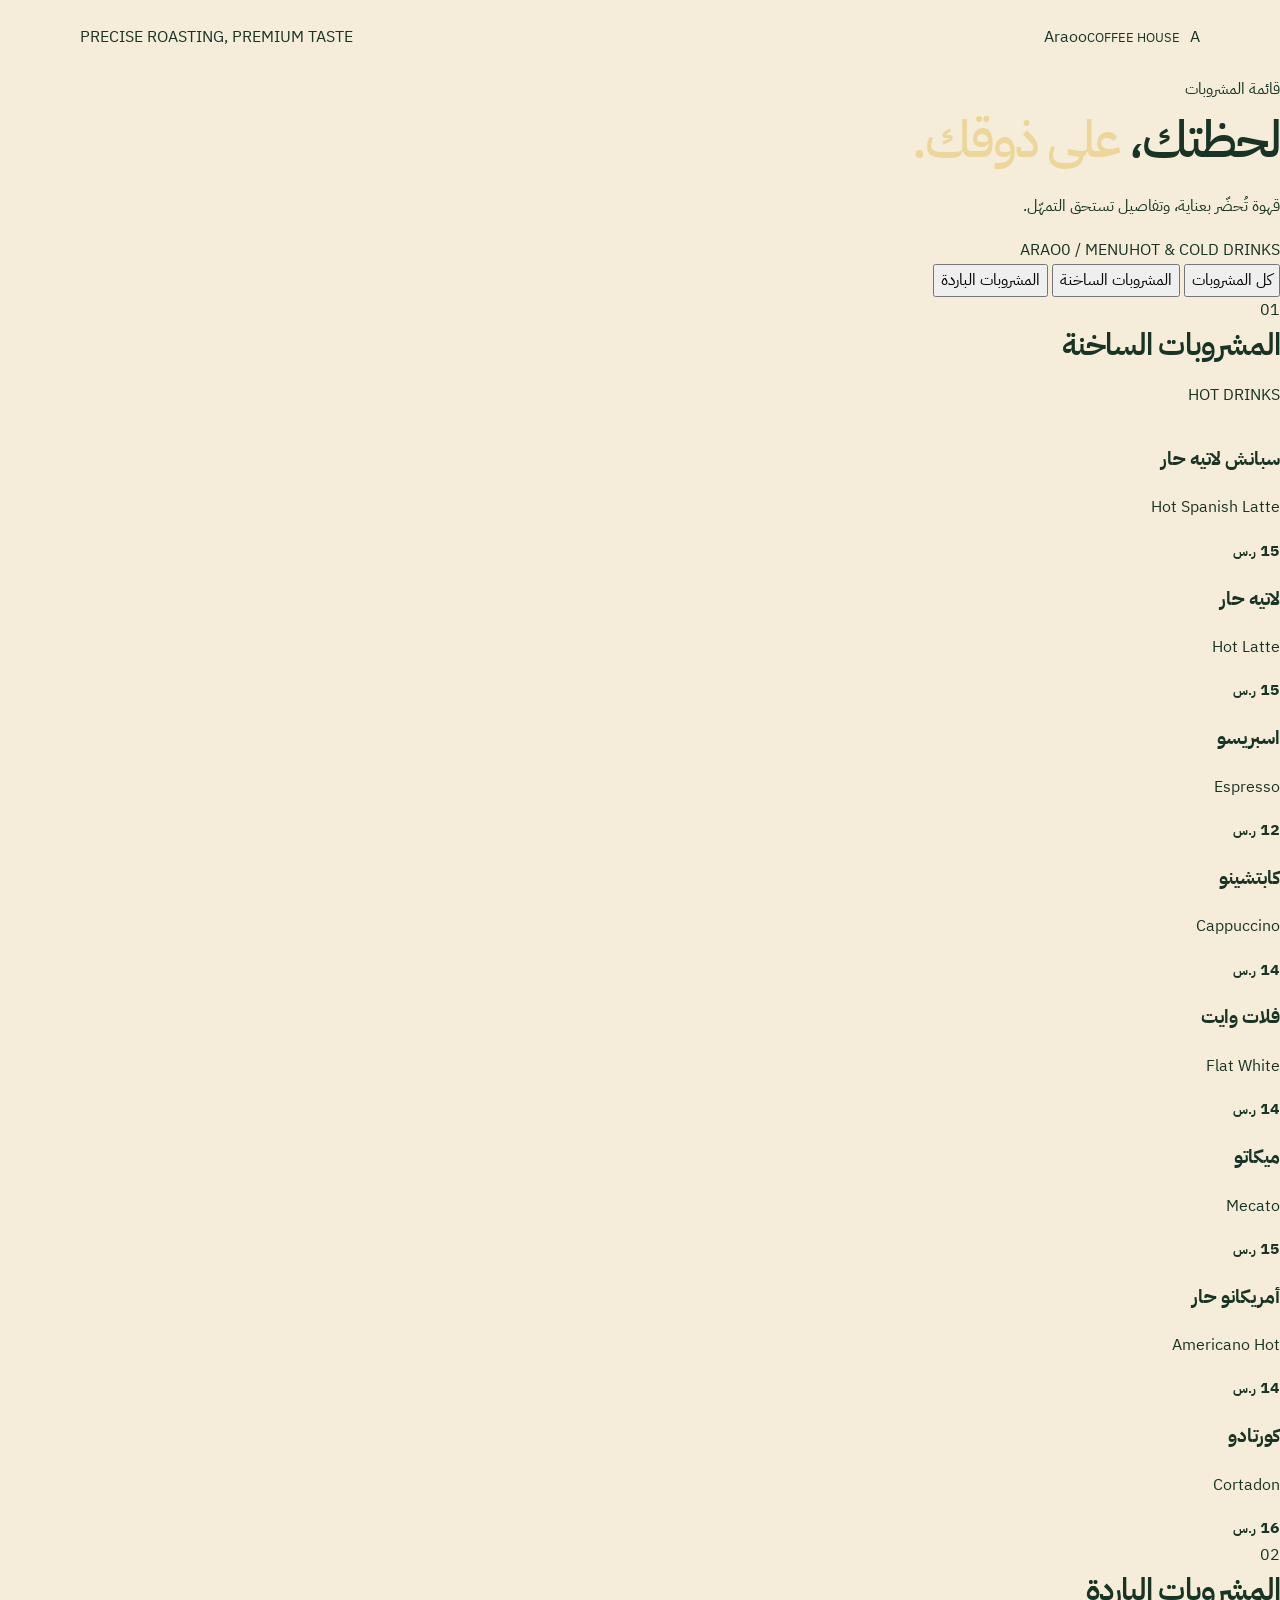
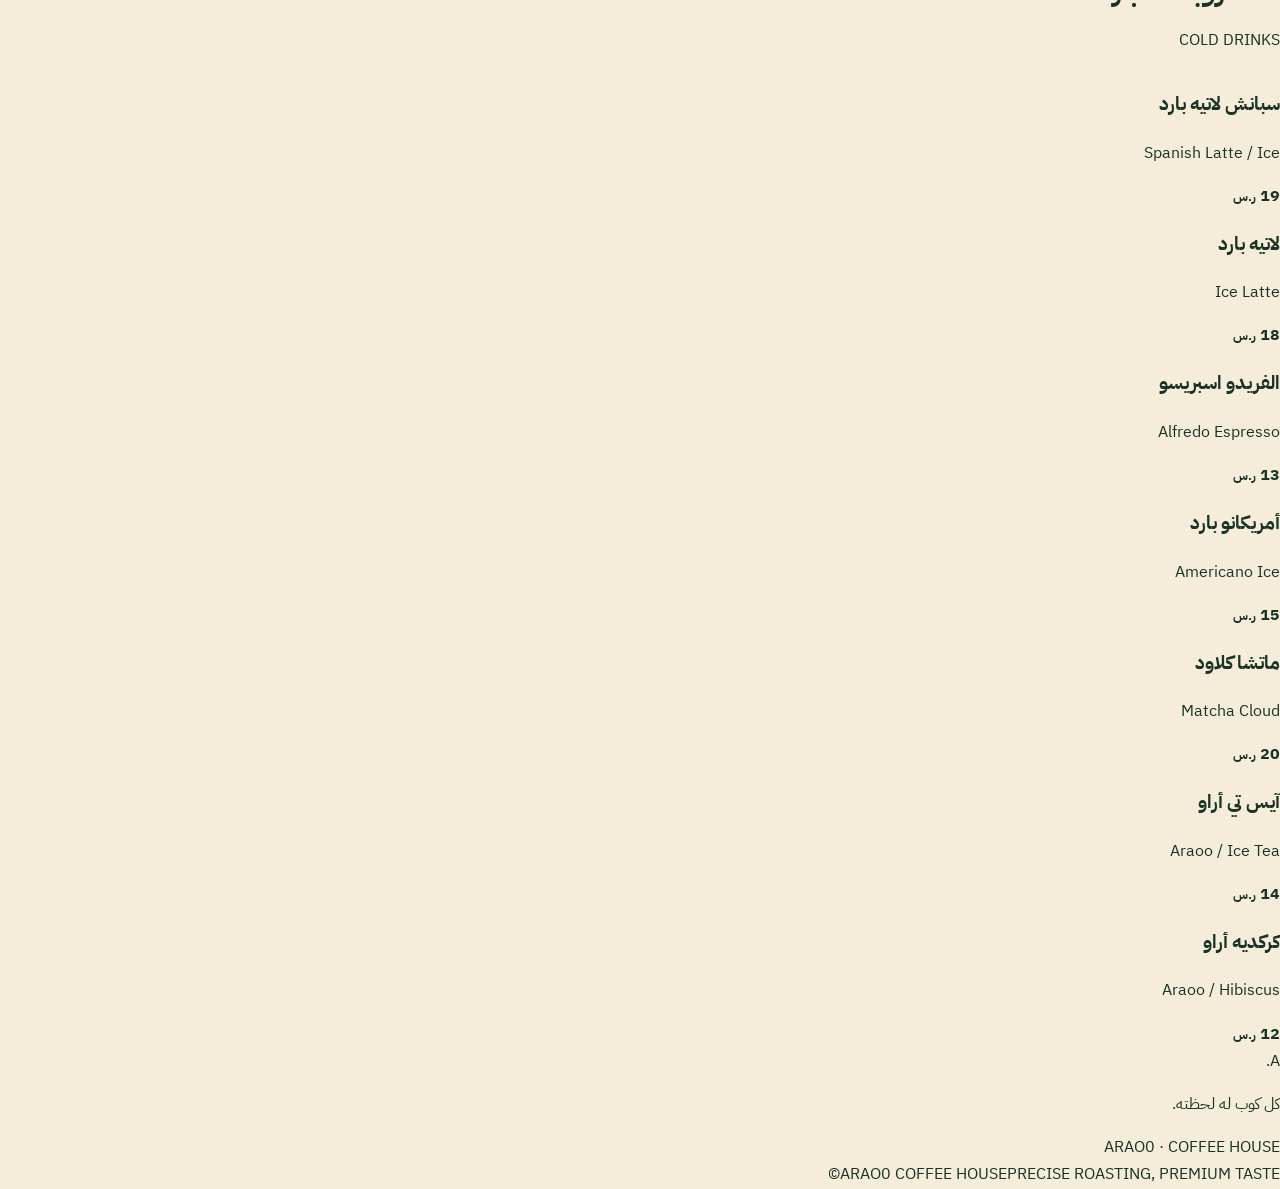
==== commit ac8e9c21: "Replace studio demo with Araoo text-only menu layout" ====
--- a/menu-demo.html
+++ b/menu-demo.html
@@ -1,69 +1,56 @@
 <!doctype html>
 <html lang="ar" dir="rtl">
 <head>
-<meta charset="utf-8">
-<meta name="viewport" content="width=device-width,initial-scale=1">
+<meta charset="utf-8"><meta name="viewport" content="width=device-width,initial-scale=1">
 <meta name="theme-color" content="#f5edda">
-<meta name="description" content="منيو أراو للقهوة المختصة. تصفح المشروبات الساخنة والباردة.">
-<title>Araoo — المنيو الإلكتروني</title>
+<meta name="description" content="القائمة الإلكترونية لمقهى أراو للقهوة المختصة.">
+<title>Araoo | قائمة المشروبات</title>
 <link rel="preconnect" href="https://fonts.googleapis.com"><link rel="preconnect" href="https://fonts.gstatic.com" crossorigin>
 <link href="https://fonts.googleapis.com/css2?family=IBM+Plex+Sans+Arabic:wght@400;500;600;700&family=Manrope:wght@400;500;600;700;800&display=swap" rel="stylesheet">
 <link rel="stylesheet" href="menu-demo.css">
 </head>
 <body>
 <header class="top">
-<a class="back" href="index.html">← <span>درب ستوديو</span></a>
-<a class="brand" href="#home" aria-label="Araoo"><span class="brandmark">A</span><span class="brandname">Araoo<small>COFFEE · ROASTING</small></span></a>
-<a class="contact" href="#menu">استكشف المنيو <span>↓</span></a>
+<div class="brand" aria-label="Araoo"><span class="brand-symbol">A</span><span class="brand-name">Araoo<small>COFFEE HOUSE</small></span></div>
+<span class="top-note">PRECISE ROASTING, PREMIUM TASTE</span>
 </header>
-<main class="shell" id="home">
-<section class="hero" aria-labelledby="title">
-<div class="hero-text">
-<p class="eyebrow"><span class="eyebrow-line"></span> PRECISE ROASTING, PREMIUM TASTE</p>
-<h1 id="title">كل حبة تحكي قصة،<br><em>وكل كوب يصنع لحظة.</em></h1>
-<p class="intro">قهوة مختصة تُحضّر بعناية، لتستمتع بكل رشفة على مهل.</p>
-<a class="hero-cta" href="#menu">اكتشف القائمة <span>↙</span></a>
-</div>
-<div class="hero-photo" role="img" aria-label="مشهد دافئ لمقهى قهوة مختصة">
-<div class="photo-overlay"></div><div class="photo-label">AR AOO / COFFEE HOUSE</div><div class="photo-stamp">A<span>.</span></div><div class="photo-caption">A LITTLE MOMENT<br>WORTH SAVORING</div>
-</div>
-<div class="hero-foot"><span>ARAO0 / MENU</span><span>COFFEE · MADE WITH CARE</span></div>
+<main class="menu-shell">
+<section class="masthead">
+<div class="masthead-kicker"><span></span> قائمة المشروبات <span></span></div>
+<h1>لحظتك، <em>على ذوقك.</em></h1>
+<p>قهوة تُحضّر بعناية، وتفاصيل تستحق التمهّل.</p>
+<div class="masthead-bottom"><span>ARAO0 / MENU</span><span>HOT & COLD DRINKS</span></div>
 </section>
-<div class="disclaimer"><span class="info-icon" aria-hidden="true">i</span><span>الأصناف والأسعار أدناه من صور القائمة التي أرسلتها. لا تُعرض أي أسعار تقديرية.</span></div>
-<section id="menu" class="selection">
-<div class="section-heading"><div><p class="kicker">THE MENU / 01</p><h2>قائمتنا <em>المميزة.</em></h2></div><span class="count" id="count">14 ITEMS</span></div>
-<div class="controls">
-<div class="categories" role="group" aria-label="أقسام المشروبات">
-<button class="active" data-category="all" aria-pressed="true">الكل</button>
-<button data-category="hot" aria-pressed="false">الساخنة</button>
-<button data-category="cold" aria-pressed="false">الباردة</button>
-</div>
-<label class="search"><span aria-hidden="true">⌕</span><input id="search" type="search" placeholder="ابحث عن مشروب" aria-label="ابحث عن مشروب"></label>
-</div>
-<div class="group-head" data-group="hot"><span>01 / HOT DRINKS</span><h3>المشروبات الساخنة <em>HOT</em></h3><i></i></div>
-<div class="items" id="items-hot">
-<article class="item" data-category="hot" data-search="سبانش لاتيه حار hot spanish latte spanish latte"><div class="drink-art spanish"><span class="art-code">AR / 01</span><span class="cup"></span><span class="art-bottom">ESPRESSO · MILK</span></div><div class="copy"><div class="item-head"><h4>سبانش لاتيه حار</h4><strong>15 <small>ر.س</small></strong></div><p class="english" lang="en">Hot Spanish Latte</p></div></article>
-<article class="item" data-category="hot" data-search="لاتيه حار hot latte"><div class="drink-art latte"><span class="art-code">AR / 02</span><span class="cup"></span><span class="art-bottom">ESPRESSO · MILK</span></div><div class="copy"><div class="item-head"><h4>لاتيه حار</h4><strong>15 <small>ر.س</small></strong></div><p class="english" lang="en">Hot Latte</p></div></article>
-<article class="item" data-category="hot" data-search="اسبريسو اسبريسو espresso"><div class="drink-art espresso"><span class="art-code">AR / 03</span><span class="cup"></span><span class="art-bottom">PURE ESPRESSO</span></div><div class="copy"><div class="item-head"><h4>اسبريسو</h4><strong>12 <small>ر.س</small></strong></div><p class="english" lang="en">Espresso</p></div></article>
-<article class="item" data-category="hot" data-search="كابتشينو كابتشينو cappuccino"><div class="drink-art cappuccino"><span class="art-code">AR / 04</span><span class="cup"></span><span class="art-bottom">ESPRESSO · FOAM</span></div><div class="copy"><div class="item-head"><h4>كابتشينو</h4><strong>14 <small>ر.س</small></strong></div><p class="english" lang="en">Cappuccino</p></div></article>
-<article class="item" data-category="hot" data-search="فلات وايت flat white"><div class="drink-art flat"><span class="art-code">AR / 05</span><span class="cup"></span><span class="art-bottom">MICROFOAM</span></div><div class="copy"><div class="item-head"><h4>فلات وايت</h4><strong>14 <small>ر.س</small></strong></div><p class="english" lang="en">Flat White</p></div></article>
-<article class="item" data-category="hot" data-search="ميكاتو ميكاتو mecato macchiato"><div class="drink-art macchiato"><span class="art-code">AR / 06</span><span class="cup"></span><span class="art-bottom">ESPRESSO · MILK</span></div><div class="copy"><div class="item-head"><h4>ميكاتو</h4><strong>15 <small>ر.س</small></strong></div><p class="english" lang="en">Mecato</p></div></article>
-<article class="item" data-category="hot" data-search="امريكانو حار americano hot"><div class="drink-art americano"><span class="art-code">AR / 07</span><span class="cup"></span><span class="art-bottom">ESPRESSO · WATER</span></div><div class="copy"><div class="item-head"><h4>أمريكانو حار</h4><strong>14 <small>ر.س</small></strong></div><p class="english" lang="en">Americano Hot</p></div></article>
-<article class="item" data-category="hot" data-search="كورتادو cortadon cortado"><div class="drink-art cortado"><span class="art-code">AR / 08</span><span class="cup"></span><span class="art-bottom">SHORT · BALANCED</span></div><div class="copy"><div class="item-head"><h4>كورتادو</h4><strong>16 <small>ر.س</small></strong></div><p class="english" lang="en">Cortadon</p></div></article>
-</div>
-<div class="group-head" data-group="cold"><span>02 / COLD DRINKS</span><h3>المشروبات الباردة <em>COLD</em></h3><i></i></div>
-<div class="items" id="items-cold">
-<article class="item" data-category="cold" data-search="سبانش لاتيه بارد spanish latte ice"><div class="drink-art cold-spanish"><span class="art-code">AR / 09</span><span class="cup"></span><span class="art-bottom">ICE · ESPRESSO</span></div><div class="copy"><div class="item-head"><h4>سبانش لاتيه بارد</h4><strong>19 <small>ر.س</small></strong></div><p class="english" lang="en">Spanish Latte / Ice</p></div></article>
-<article class="item" data-category="cold" data-search="لاتيه بارد ice latte iced latte"><div class="drink-art cold-latte"><span class="art-code">AR / 10</span><span class="cup"></span><span class="art-bottom">ICE · MILK</span></div><div class="copy"><div class="item-head"><h4>لاتيه بارد</h4><strong>18 <small>ر.س</small></strong></div><p class="english" lang="en">Ice Latte</p></div></article>
-<article class="item" data-category="cold" data-search="الفريدو اسبريسو alf edo alfredo espresso"><div class="drink-art alfredo"><span class="art-code">AR / 11</span><span class="cup"></span><span class="art-bottom">ARAO0 SIGNATURE</span></div><div class="copy"><div class="item-head"><h4>الفريدو اسبريسو</h4><strong>13 <small>ر.س</small></strong></div><p class="english" lang="en">Alfredo Espresso</p></div></article>
-<article class="item" data-category="cold" data-search="امريكانو بارد americano ice"><div class="drink-art cold-americano"><span class="art-code">AR / 12</span><span class="cup"></span><span class="art-bottom">ICE · ESPRESSO</span></div><div class="copy"><div class="item-head"><h4>أمريكانو بارد</h4><strong>15 <small>ر.س</small></strong></div><p class="english" lang="en">Americano Ice</p></div></article>
-<article class="item" data-category="cold" data-search="ماتشا كلاود matcha cloud"><div class="drink-art matcha"><span class="art-code">AR / 13</span><span class="cup"></span><span class="art-bottom">MATCHA · CREAM</span></div><div class="copy"><div class="item-head"><h4>ماتشا كلاود</h4><strong>20 <small>ر.س</small></strong></div><p class="english" lang="en">Matcha Cloud</p></div></article>
-<article class="item" data-category="cold" data-search="ايس تي اراو ice tea araoo"><div class="drink-art iced-tea"><span class="art-code">AR / 14</span><span class="cup"></span><span class="art-bottom">TEA · ICE</span></div><div class="copy"><div class="item-head"><h4>آيس تي أراو</h4><strong>14 <small>ر.س</small></strong></div><p class="english" lang="en">Araoo / Ice Tea</p></div></article>
-<article class="item" data-category="cold" data-search="كركديه اراو hibiscus araoo"><div class="drink-art hibiscus"><span class="art-code">AR / 15</span><span class="cup"></span><span class="art-bottom">HIBISCUS · ICE</span></div><div class="copy"><div class="item-head"><h4>كركديه أراو</h4><strong>12 <small>ر.س</small></strong></div><p class="english" lang="en">Araoo / Hibiscus</p></div></article>
-</div>
-<p class="empty" id="empty" hidden>ما لقينا مشروب بهذا الاسم. جرّب كلمة ثانية.</p>
-</section>
-<footer class="footer"><span>© <span id="year"></span> ARAOO COFFEE</span><span>PRECISE ROASTING, PREMIUM TASTE</span><a href="#home">العودة للأعلى ↑</a></footer>
+<nav class="filters" aria-label="أقسام القائمة">
+<button class="active" data-category="all" aria-pressed="true">كل المشروبات</button>
+<button data-category="hot" aria-pressed="false">المشروبات الساخنة</button>
+<button data-category="cold" aria-pressed="false">المشروبات الباردة</button>
+</nav>
+<div class="menu-section" data-group="hot">
+<div class="section-heading"><div><span class="section-number">01</span><div><h2>المشروبات الساخنة</h2><p lang="en">HOT DRINKS</p></div></div><span class="section-rule"></span></div>
+<div class="menu-list">
+<article class="menu-item" data-category="hot" data-search="سبانش لاتيه حار hot spanish latte"><div class="item-name"><h3>سبانش لاتيه حار</h3><p lang="en">Hot Spanish Latte</p></div><span class="leader"></span><strong class="price">15 <small>ر.س</small></strong></article>
+<article class="menu-item" data-category="hot" data-search="لاتيه حار hot latte"><div class="item-name"><h3>لاتيه حار</h3><p lang="en">Hot Latte</p></div><span class="leader"></span><strong class="price">15 <small>ر.س</small></strong></article>
+<article class="menu-item" data-category="hot" data-search="اسبريسو espresso"><div class="item-name"><h3>اسبريسو</h3><p lang="en">Espresso</p></div><span class="leader"></span><strong class="price">12 <small>ر.س</small></strong></article>
+<article class="menu-item" data-category="hot" data-search="كابتشينو cappuccino"><div class="item-name"><h3>كابتشينو</h3><p lang="en">Cappuccino</p></div><span class="leader"></span><strong class="price">14 <small>ر.س</small></strong></article>
+<article class="menu-item" data-category="hot" data-search="فلات وايت flat white"><div class="item-name"><h3>فلات وايت</h3><p lang="en">Flat White</p></div><span class="leader"></span><strong class="price">14 <small>ر.س</small></strong></article>
+<article class="menu-item" data-category="hot" data-search="ميكاتو mecato"><div class="item-name"><h3>ميكاتو</h3><p lang="en">Mecato</p></div><span class="leader"></span><strong class="price">15 <small>ر.س</small></strong></article>
+<article class="menu-item" data-category="hot" data-search="امريكانو حار americano hot"><div class="item-name"><h3>أمريكانو حار</h3><p lang="en">Americano Hot</p></div><span class="leader"></span><strong class="price">14 <small>ر.س</small></strong></article>
+<article class="menu-item" data-category="hot" data-search="كورتادو cortadon"><div class="item-name"><h3>كورتادو</h3><p lang="en">Cortadon</p></div><span class="leader"></span><strong class="price">16 <small>ر.س</small></strong></article>
+</div></div>
+<div class="menu-section" data-group="cold">
+<div class="section-heading"><div><span class="section-number">02</span><div><h2>المشروبات الباردة</h2><p lang="en">COLD DRINKS</p></div></div><span class="section-rule"></span></div>
+<div class="menu-list">
+<article class="menu-item" data-category="cold" data-search="سبانش لاتيه بارد spanish latte ice"><div class="item-name"><h3>سبانش لاتيه بارد</h3><p lang="en">Spanish Latte / Ice</p></div><span class="leader"></span><strong class="price">19 <small>ر.س</small></strong></article>
+<article class="menu-item" data-category="cold" data-search="لاتيه بارد ice latte"><div class="item-name"><h3>لاتيه بارد</h3><p lang="en">Ice Latte</p></div><span class="leader"></span><strong class="price">18 <small>ر.س</small></strong></article>
+<article class="menu-item" data-category="cold" data-search="الفريدو اسبريسو alfredo espresso"><div class="item-name"><h3>الفريدو اسبريسو</h3><p lang="en">Alfredo Espresso</p></div><span class="leader"></span><strong class="price">13 <small>ر.س</small></strong></article>
+<article class="menu-item" data-category="cold" data-search="امريكانو بارد americano ice"><div class="item-name"><h3>أمريكانو بارد</h3><p lang="en">Americano Ice</p></div><span class="leader"></span><strong class="price">15 <small>ر.س</small></strong></article>
+<article class="menu-item" data-category="cold" data-search="ماتشا كلاود matcha cloud"><div class="item-name"><h3>ماتشا كلاود</h3><p lang="en">Matcha Cloud</p></div><span class="leader"></span><strong class="price">20 <small>ر.س</small></strong></article>
+<article class="menu-item" data-category="cold" data-search="ايس تي اراو araoo ice tea"><div class="item-name"><h3>آيس تي أراو</h3><p lang="en">Araoo / Ice Tea</p></div><span class="leader"></span><strong class="price">14 <small>ر.س</small></strong></article>
+<article class="menu-item" data-category="cold" data-search="كركديه اراو hibiscus araoo"><div class="item-name"><h3>كركديه أراو</h3><p lang="en">Araoo / Hibiscus</p></div><span class="leader"></span><strong class="price">12 <small>ر.س</small></strong></article>
+</div></div>
+<div class="bottom-note"><span class="bottom-mark">A.</span><p>كل كوب له لحظته.</p><span>ARAO0 · COFFEE HOUSE</span></div>
 </main>
+<footer><span>ARAO0 COFFEE HOUSE</span><span>PRECISE ROASTING, PREMIUM TASTE</span><span>© <span id="year"></span></span></footer>
 <script src="menu-demo.js"></script>
 </body></html>
--- a/menu-demo.css
+++ b/menu-demo.css
@@ -1,4 +1 @@
-:root{--ink:#171713;--paper:#f4f0e7;--muted:#777166;--line:#d8d1c4;--gold:#c7a979;--gold2:#e2d1b0}*{box-sizing:border-box}body{margin:0;background:var(--paper);color:var(--ink);font-family:"IBM Plex Sans Arabic",sans-serif;line-height:1.75}a{color:inherit;text-decoration:none}button,input{font:inherit}button{cursor:pointer}a:focus-visible,button:focus-visible,input:focus-visible{outline:2px solid #a98450;outline-offset:3px}::selection{background:var(--gold);color:var(--ink)}.top{height:76px;max-width:1100px;width:calc(100% - 42px);margin:auto;display:flex;align-items:center;justify-content:space-between;gap:16px}.top>a:first-child,.contact{font-size:11px;font-weight:600}.top>a:first-child{color:var(--muted)}.brand{display:flex;align-items:center;gap:8px}.brand>b{height:36px;width:36px;display:grid;place-items:center;background:var(--ink);color:var(--gold);font-size:20px}.brand span{font-size:16px;font-weight:700;line-height:1.2}.brand small{display:block;font:8px Manrope,sans-serif;letter-spacing:.16em;color:var(--muted);margin-top:4px}.contact{border-bottom:1px solid var(--gold);padding-bottom:4px}.shell{max-width:1000px;width:calc(100% - 42px);margin:0 auto 70px}.hero{background:var(--ink);color:var(--paper);padding:27px 38px 19px;position:relative;overflow:hidden}.hero:after{content:"";position:absolute;width:320px;height:320px;border:1px solid #c7a97926;border-radius:50%;left:-110px;top:20px;box-shadow:0 0 0 35px #c7a97909,0 0 0 75px #c7a97907;pointer-events:none}.eyebrow,.hero-foot{display:flex;justify-content:space-between;align-items:center;font:8px Manrope,sans-serif;letter-spacing:.15em;color:#c3b9a7}.hero-main{display:grid;grid-template-columns:150px 1fr;gap:35px;align-items:center;padding:48px 0 35px;position:relative;z-index:1}.monogram{height:145px;width:145px;border:1px solid #c7a97976;border-radius:50%;display:grid;place-items:center;color:var(--gold);font:800 88px Manrope,sans-serif;position:relative}.monogram:before,.monogram:after{content:"";position:absolute;inset:11px;border:1px solid #c7a97940;border-radius:50%}.monogram:after{inset:-9px;border-style:dashed}.monogram span{color:var(--paper)}.kicker{font:8px Manrope,sans-serif;letter-spacing:.14em;color:#a68a5c;margin:0 0 8px}.hero h1{font-size:clamp(38px,5vw,58px);font-weight:600;line-height:1.35;letter-spacing:-.045em;margin:0}.hero h1 em,.selection-head h2 em,.closing h2 em{font-style:normal;color:var(--gold)}.intro{font-size:11px;color:#b9b1a2;margin:13px 0 0}.hero-foot{border-top:1px solid #ffffff24;padding-top:14px;font-family:"IBM Plex Sans Arabic",sans-serif;letter-spacing:0}.disclaimer{display:flex;gap:9px;align-items:center;padding:13px 16px;background:#e9e3d8;color:#777166;font-size:10px;border-bottom:1px solid var(--line)}.disclaimer:first-letter{color:#967647}.controls{display:flex;justify-content:space-between;align-items:center;gap:16px;padding:26px 0 30px;border-bottom:1px solid var(--line)}.categories{display:flex;flex-wrap:wrap;gap:6px}.categories button{padding:8px 13px;border:1px solid var(--line);background:transparent;color:#6c665b;font-size:10px;transition:.2s}.categories button.active,.categories button:hover{background:var(--ink);border-color:var(--ink);color:var(--paper)}.search{display:flex;align-items:center;gap:8px;border-bottom:1px solid #bdb3a2;min-width:190px;padding:0 0 5px;color:#8e7a59}.search span{font-size:20px}.search input{width:100%;border:0;background:transparent;font-size:10px;outline:0;color:var(--ink)}.selection{padding-top:45px}.selection-head{display:flex;justify-content:space-between;align-items:flex-end;margin-bottom:24px}.selection-head h2,.closing h2{font-weight:600;font-size:31px;line-height:1.4;letter-spacing:-.03em;margin:0}.selection-head>span{font:9px Manrope,sans-serif;letter-spacing:.1em;color:#948b7b}.items{display:grid;grid-template-columns:repeat(2,1fr);gap:16px}.item{display:grid;grid-template-columns:135px 1fr;gap:15px;min-width:0;background:#fffdf85c;border:1px solid #dfd8cb;padding:10px;transition:transform .2s,border-color .2s}.item:hover{transform:translateY(-2px);border-color:#c0a476}.item[hidden]{display:none}.art{min-height:160px;position:relative;overflow:hidden;display:flex;flex-direction:column;align-items:center;justify-content:center;background:#ddd0b9;color:#5f513d;font:8px Manrope,sans-serif;letter-spacing:.15em}.art small{position:absolute;top:10px;left:10px;font-size:7px;opacity:.75}.art b{position:relative;z-index:1;margin-top:92px;font-size:7px}.art i{position:absolute;width:76px;height:94px;border-radius:12px 12px 25px 25px;background:linear-gradient(90deg,#f2e3cd,#c6a477 80%);top:37px;box-shadow:9px 8px 18px #4a34241a;border:1px solid #9c825c40}.latte i{background:linear-gradient(180deg,#f4eee3 0 22%,#b78e61 23% 30%,#ead7bb 31% 55%,#926c49 56%)}.flat{background:#d9d1c3}.flat i{height:71px;width:91px;border-radius:50% 50% 15px 15px;background:radial-gradient(ellipse at center,#f1e0bf 0 25%,#926a44 27% 38%,#f0e8dc 40% 53%,#b7a58a 55%);top:39px}.pour{background:#d8d2c3}.pour i{width:75px;height:80px;clip-path:polygon(8% 0,92% 0,68% 100%,32% 100%);border-radius:0;background:linear-gradient(90deg,#a88c63,#eee1c9 50%,#9e8158);top:38px}.capp{background:#d1c6b5}.capp i{width:93px;height:65px;border-radius:6px 6px 40px 40px;background:radial-gradient(ellipse at center,#e7d4b9 0 23%,#b18658 26% 45%,#f2e8d7 47% 54%,#8a6a4d 58%);top:51px}.americano i{background:linear-gradient(180deg,#e4d7c2 0 23%,#8c6544 24% 62%,#b7a084 63%);border-radius:8px 8px 18px 18px}.iced i{height:92px;background:linear-gradient(180deg,#e7dac7 0 23%,#bb9669 24% 30%,#e3c8a0 31% 70%,#b38b60 71%);clip-path:polygon(8% 0,92% 0,80% 100%,20% 100%);border-radius:3px}.croissant{background:#d9c3a0}.croissant i{width:93px;height:48px;top:60px;border-radius:70% 35% 55% 35%;background:linear-gradient(155deg,#f5d99c,#b87535);transform:rotate(-9deg);box-shadow:inset 0 -8px 0 #a7652f66}.cookie{background:#d2c2ab}.cookie i{height:87px;width:87px;top:45px;border-radius:50%;background:radial-gradient(circle at 35% 35%,#6c462e 0 4px,transparent 5px),radial-gradient(circle at 63% 43%,#4b3023 0 5px,transparent 6px),radial-gradient(circle at 45% 65%,#5b3925 0 4px,transparent 5px),#b87943;box-shadow:inset -5px -6px 0 #84522d}.copy{display:flex;flex-direction:column;min-width:0;padding:5px 0}.item-head{display:flex;align-items:flex-start;justify-content:space-between;gap:8px}.item-head h3{font-size:14px;font-weight:600;margin:0}.item-head strong{font:600 11px Manrope,sans-serif;white-space:nowrap}.item-head small{font:9px "IBM Plex Sans Arabic",sans-serif;color:#8b7e69}.copy>p{font-size:10px;color:var(--muted);line-height:1.85;margin:8px 0 12px}.details{margin-top:auto;background:transparent;border:0;border-top:1px solid var(--line);display:flex;align-items:center;justify-content:space-between;padding:8px 0 0;font-size:10px;color:#8c7046;text-align:right}.details span{font-size:16px}.empty{padding:30px 0;text-align:center;font-size:12px;color:var(--muted)}.closing{margin-top:58px;padding:26px 28px;background:var(--ink);color:var(--paper);display:flex;justify-content:space-between;align-items:center;gap:20px}.closing h2{font-size:25px}.closing>div>p:last-child{font-size:10px;color:#b9b1a2;margin:5px 0 0}.closing>a{font-size:11px;font-weight:600;padding:13px 16px;background:var(--gold);white-space:nowrap}footer{width:calc(100% - 42px);max-width:1000px;margin:auto;border-top:1px solid var(--line);padding:18px 0 25px;display:flex;justify-content:space-between;gap:15px;font:9px Manrope,sans-serif;letter-spacing:.06em;color:#817969}footer a{color:#8b6e41}dialog{border:1px solid var(--line);background:var(--paper);color:var(--ink);padding:30px;width:min(430px,calc(100% - 30px));box-shadow:0 30px 100px #0004}dialog::backdrop{background:#17171399;backdrop-filter:blur(3px)}.close{float:left;border:0;background:transparent;font-size:25px;line-height:1;color:#897c67}dialog h2{font-size:26px;margin:17px 0 8px}dialog>p:not(.kicker){font-size:12px;color:var(--muted);line-height:2}.dialog-meta{display:flex;justify-content:space-between;align-items:center;border-block:1px solid var(--line);padding:13px 0;margin:19px 0}.dialog-meta span{font-size:10px;color:#92784d}.dialog-meta strong{font:700 15px Manrope,sans-serif}.dialog-meta strong:after{content:" ر.س";font-size:9px;font-family:"IBM Plex Sans Arabic",sans-serif}dialog>small{font-size:9px;color:#887e6d}@media(max-width:700px){.top{height:65px;width:calc(100% - 28px)}.top>a:first-child span{display:none}.brand>b{height:31px;width:31px}.contact{font-size:10px}.shell{width:calc(100% - 24px);margin-bottom:45px}.hero{padding:22px 19px 17px}.hero-main{grid-template-columns:1fr;gap:25px;padding:33px 0 27px}.monogram{height:78px;width:78px;font-size:48px}.monogram:before{inset:6px}.monogram:after{inset:-5px}.hero h1{font-size:42px}.intro{font-size:10px}.disclaimer{align-items:flex-start;font-size:9px}.controls{flex-direction:column;align-items:stretch;padding:20px 0}.categories{display:grid;grid-template-columns:repeat(4,1fr);gap:5px}.categories button{padding:8px 3px;font-size:9px}.search{min-width:0}.selection{padding-top:33px}.selection-head h2{font-size:26px}.items{grid-template-columns:1fr;gap:10px}.item{grid-template-columns:110px 1fr;gap:12px}.art{min-height:145px}.copy>p{font-size:10px;margin-block:6px 10px}.closing{margin-top:40px;padding:23px 18px;display:block}.closing h2{font-size:23px}.closing>a{display:inline-flex;margin-top:17px}footer{width:calc(100% - 28px);font-size:8px;flex-wrap:wrap}footer span:last-child{width:100%}}@media(max-width:380px){.item{grid-template-columns:92px 1fr;padding:7px;gap:9px}.item-head h3{font-size:12px}.item-head strong{font-size:10px}.art{min-height:133px}.copy>p{font-size:9px}}@media(prefers-reduced-motion:reduce){*,*:before,*:after{scroll-behavior:auto!important;transition:none!important}}
-/* Refined iconography: deliberately typographic and monochrome */
-.details span{font-family:Manrope,sans-serif;font-size:15px;font-weight:400}
-.info-icon{width:16px;height:16px;flex:0 0 16px;border:1px solid #967647;border-radius:50%;display:inline-grid;place-items:center;font:600 10px Manrope,sans-serif;color:#967647}
+:root{--forest:#193324;--forest-2:#294436;--sage:#889064;--olive:#9da18a;--cream:#f5edda;--cream-2:#eee4c9;--sand:#edd69a;--ink:#1b3024;--muted:#697267;--line:#d8d2bf}*{box-sizing:border-box}html{scroll-behavior:smooth}body{margin:0;background:var(--cream);color:var(--forest);font-family:"IBM Plex Sans Arabic",sans-serif;line-height:1.7}a{color:inherit;text-decoration:none}button,input{font:inherit}button{cursor:pointer}a:focus-visible,button:focus-visible,input:focus-visible{outline:2px solid var(--sage);outline-offset:3px}::selection{background:var(--forest);color:var(--cream)}.top{height:76px;max-width:1120px;width:calc(100% - 48px);margin:auto;display:flex;align-items:center;justify-content:space-between;gap:16px}.back,.contact{font-size:11px;font-weight:600;color:#596b5c}.brand{display:flex;align-items:center;gap:10px}.brandmark{height:38px;width:38px;display:grid;place-items:center;background:var(--forest);color:var(--cream);border-radius:50%;font:800 21px Manrope,sans-serif}.brandname{font:800 22px Manrope,sans-serif;letter-spacing:-.06em;line-height:1}.brandname small{display:block;font:7px Manrope,sans-serif;letter-spacing:.18em;color:#7b8268;margin-top:5px}.contact{border-bottom:1px solid var(--sage);padding-bottom:5px}.contact span{margin-inline-start:5px}.shell{max-width:1120px;width:calc(100% - 48px);margin:0 auto 70px}.hero{position:relative;display:grid;grid-template-columns:1fr .92fr;grid-template-rows:1fr auto;min-height:420px;background:var(--forest);color:var(--cream);overflow:hidden}.hero-text{padding:47px 52px 35px 30px;position:relative;z-index:2;align-self:center}.eyebrow{display:flex;align-items:center;gap:9px;font:9px Manrope,sans-serif;color:#d8d2ad;letter-spacing:.12em;margin:0 0 24px}.eyebrow-line{height:1px;width:28px;background:var(--sand)}h1{font-size:clamp(32px,4vw,52px);font-weight:500;line-height:1.45;letter-spacing:-.04em;margin:0}h1 em,.section-heading h2 em,.group-head h3 em{font-style:normal;color:var(--sand)}.intro{font-size:12px;color:#d6d7c8;margin:13px 0 24px;max-width:360px}.hero-cta{display:inline-flex;align-items:center;gap:24px;padding:11px 16px;background:var(--sand);color:var(--forest);font-size:11px;font-weight:700}.hero-cta span{font-size:17px}.hero-photo{margin:28px 28px 28px 0;position:relative;min-height:300px;background:linear-gradient(180deg,#253c2d25,#16291f2e),url('https://images.unsplash.com/photo-1445116572660-236099ec97a0?auto=format&fit=crop&w=1000&q=85') center/cover;border:1px solid #c7ccae38}.photo-overlay{position:absolute;inset:0;background:linear-gradient(180deg,#1b30241f,#1b3024b8)}.photo-label,.photo-caption{position:absolute;font:8px Manrope,sans-serif;letter-spacing:.15em;color:#f5edda}.photo-label{top:16px;left:17px}.photo-caption{bottom:16px;left:17px;line-height:1.8}.photo-stamp{position:absolute;right:18px;bottom:20px;width:62px;height:62px;border:1px solid #f5edda99;border-radius:50%;display:grid;place-items:center;font:800 29px Manrope,sans-serif;color:var(--cream)}.photo-stamp span{color:var(--sand)}.hero-foot{grid-column:1/-1;border-top:1px solid #f5edda30;display:flex;justify-content:space-between;padding:12px 22px;font:8px Manrope,sans-serif;letter-spacing:.13em;color:#cad0bc}.disclaimer{display:flex;align-items:center;gap:10px;padding:13px 17px;background:#eae0c5;color:#596b5c;font-size:10px;border-bottom:1px solid #d8d2bf}.info-icon{width:16px;height:16px;flex:0 0 16px;border:1px solid #748064;border-radius:50%;display:grid;place-items:center;font:600 10px Manrope,sans-serif}.selection{padding-top:43px}.section-heading{display:flex;justify-content:space-between;align-items:flex-end}.kicker{font:8px Manrope,sans-serif;letter-spacing:.15em;color:#788365;margin:0 0 7px}.section-heading h2{font-size:31px;line-height:1.35;font-weight:600;margin:0;letter-spacing:-.03em}.count{font:9px Manrope,sans-serif;letter-spacing:.12em;color:#849078}.controls{display:flex;justify-content:space-between;align-items:center;gap:18px;margin:22px 0 17px;padding-bottom:19px;border-bottom:1px solid var(--line)}.categories{display:flex;gap:7px}.categories button{padding:8px 17px;background:transparent;border:1px solid #c9cbb6;color:#526253;font-size:10px;transition:.2s}.categories button.active,.categories button:hover{background:var(--forest);color:var(--cream);border-color:var(--forest)}.search{display:flex;align-items:center;gap:8px;min-width:220px;border-bottom:1px solid #a9ad93;padding:0 0 5px;color:#7c8868}.search span{font-size:22px;line-height:1}.search input{width:100%;border:0;outline:0;background:transparent;color:var(--forest);font-size:10px}.group-head{display:flex;align-items:center;gap:16px;margin:32px 0 14px}.group-head>span{font:8px Manrope,sans-serif;letter-spacing:.12em;color:#889064;white-space:nowrap}.group-head h3{font-size:19px;font-weight:600;margin:0;white-space:nowrap}.group-head h3 em{font:10px Manrope,sans-serif;letter-spacing:.08em;color:#7b846a;margin-inline-start:5px}.group-head i{height:1px;background:#c9cbb6;flex:1}.items{display:grid;grid-template-columns:repeat(3,minmax(0,1fr));gap:13px}.item{min-width:0;background:#faf6e9;border:1px solid #e2dbc9;padding:9px;display:grid;grid-template-columns:107px minmax(0,1fr);gap:12px;align-items:center;transition:transform .2s,border-color .2s}.item:hover{transform:translateY(-2px);border-color:#9da18a}.item[hidden],.group-head[hidden]{display:none}.drink-art{position:relative;min-height:118px;overflow:hidden;background:#eae2cd;display:grid;place-items:center}.drink-art:after{content:"";position:absolute;width:91px;height:91px;border:1px solid #8b967333;border-radius:50%;left:-24px;bottom:-28px}.art-code,.art-bottom{position:absolute;font:7px Manrope,sans-serif;letter-spacing:.11em;color:#65755d}.art-code{top:8px;left:8px}.art-bottom{bottom:8px;left:8px;right:8px;font-size:6px;white-space:nowrap}.cup{width:43px;height:56px;position:relative;display:block;margin-top:4px;border-radius:3px 3px 12px 12px;background:linear-gradient(90deg,#d9c29a,#f6ebd1 54%,#cab18a);box-shadow:8px 7px 13px #2235251c;border:1px solid #9c9878}.cup:before{content:"A";position:absolute;inset:17px 0 auto;text-align:center;color:#53684d;font:700 13px Manrope,sans-serif}.cup:after{content:"";position:absolute;left:-4px;right:-4px;top:-3px;height:7px;border-radius:50%;background:#f7f1df;border:1px solid #b7b39a}.spanish .cup:before{content:"";inset:0;background:linear-gradient(180deg,#ceb788 0 35%,#eee6cd 36% 58%,#9c815e 59%);border-radius:3px 3px 12px 12px}.latte .cup:before{content:"";inset:0;background:linear-gradient(180deg,#e0d0b0 0 25%,#a77c51 26% 58%,#d6bd92 59%);border-radius:3px 3px 12px 12px}.espresso .cup{height:37px;width:48px;border-radius:3px 3px 9px 9px;background:linear-gradient(90deg,#314936,#53694b)}.espresso .cup:before{content:"";inset:0;background:linear-gradient(180deg,#b38c55 0 23%,#553b25 24%);border-radius:3px 3px 9px 9px}.cappuccino .cup:before{content:"";inset:0;background:radial-gradient(ellipse at center,#d9c19b 0 22%,#8b6241 25% 35%,#f0e3c6 38% 50%,#c6b391 52%);border-radius:3px 3px 12px 12px}.flat .cup:before{content:"";inset:0;background:linear-gradient(180deg,#e5d9ba 0 33%,#b2a17c 34% 46%,#e9ddc3 47%);border-radius:3px 3px 12px 12px}.macchiato .cup{height:40px;width:46px}.macchiato .cup:before{content:"";inset:0;background:linear-gradient(180deg,#c1a779 0 26%,#5c402b 27% 60%,#e9ddc3 61%);border-radius:3px 3px 9px 9px}.americano .cup:before{content:"";inset:0;background:linear-gradient(180deg,#d9c29a 0 20%,#624832 21% 70%,#b49a72 71%);border-radius:3px 3px 12px 12px}.cortado .cup{height:47px;width:48px;border-radius:7px 7px 11px 11px}.cortado .cup:before{content:"";inset:0;background:linear-gradient(180deg,#e6d7b7 0 32%,#815b39 33% 68%,#c7ac80 69%);border-radius:7px 7px 11px 11px}.cold-spanish .cup,.cold-latte .cup,.alfredo .cup,.cold-americano .cup,.matcha .cup,.iced-tea .cup,.hibiscus .cup{height:69px;width:39px;border-radius:3px 3px 9px 9px;background:linear-gradient(90deg,#e5d3ad,#f8f0dc 70%,#cfc19e)}.cold-spanish .cup:before{content:"";inset:0;background:linear-gradient(180deg,#8a6545 0 16%,#d3bb91 17% 35%,#f1e5c8 36% 65%,#9c7954 66%);border-radius:3px 3px 9px 9px}.cold-latte .cup:before{content:"";inset:0;background:linear-gradient(180deg,#9d7b51 0 26%,#d9c7a4 27% 59%,#b08758 60% 77%,#eadcc0 78%);border-radius:3px 3px 9px 9px}.alfredo .cup:before{content:"";inset:0;background:linear-gradient(180deg,#e5d3ad 0 21%,#a47d55 22% 70%,#d4bb91 71%);border-radius:3px 3px 9px 9px}.cold-americano .cup:before{content:"";inset:0;background:linear-gradient(180deg,#dbceb0 0 15%,#8d6948 16% 75%,#5c4934 76%);border-radius:3px 3px 9px 9px}.matcha .cup:before{content:"";inset:0;background:linear-gradient(180deg,#f0e9d6 0 19%,#a7ae7b 20% 34%,#d8dfb4 35% 72%,#758354 73%);border-radius:3px 3px 9px 9px}.iced-tea .cup:before{content:"";inset:0;background:linear-gradient(180deg,#dfd2ac 0 14%,#a98258 15% 72%,#866947 73%);border-radius:3px 3px 9px 9px}.hibiscus .cup:before{content:"";inset:0;background:linear-gradient(180deg,#dfd2ac 0 15%,#9d564b 16% 75%,#713e39 76%);border-radius:3px 3px 9px 9px}.copy{min-width:0;padding:3px 0}.item-head{display:flex;justify-content:space-between;align-items:flex-start;gap:6px}.item-head h4{font-size:13px;font-weight:600;line-height:1.65;margin:0}.item-head strong{white-space:nowrap;font:700 11px Manrope,sans-serif;color:var(--forest);padding-top:2px}.item-head small{font:9px "IBM Plex Sans Arabic",sans-serif;color:#748067}.english{font:10px Manrope,sans-serif;color:#77816b;direction:ltr;text-align:right;margin:5px 0 0;overflow-wrap:anywhere}.empty{text-align:center;padding:35px;color:#697267;font-size:12px}.footer{display:flex;align-items:center;justify-content:space-between;gap:14px;border-top:1px solid var(--line);padding:18px 0 24px;margin-top:50px;font:8px Manrope,sans-serif;letter-spacing:.1em;color:#78806b}.footer a{font:10px "IBM Plex Sans Arabic",sans-serif;letter-spacing:0;color:#53664c}@media(max-width:980px){.items{grid-template-columns:repeat(2,minmax(0,1fr))}.hero-text{padding-right:30px}.hero-photo{margin-left:18px}}@media(max-width:650px){.top{height:68px;width:calc(100% - 28px)}.back span{display:none}.brandmark{height:32px;width:32px;font-size:18px}.brandname{font-size:19px}.contact{font-size:9px}.shell{width:calc(100% - 22px);margin-bottom:40px}.hero{grid-template-columns:1fr;grid-template-rows:auto auto auto}.hero-text{padding:27px 21px 29px}.eyebrow{font-size:7px;margin-bottom:14px}.hero h1{font-size:35px}.intro{font-size:10px;margin:10px 0 17px}.hero-photo{min-height:215px;margin:0 12px 17px;background-position:center 53%}.hero-foot{font-size:7px;padding:11px 13px}.disclaimer{font-size:9px;align-items:flex-start}.selection{padding-top:31px}.section-heading h2{font-size:27px}.controls{flex-direction:column;align-items:stretch;margin-top:17px;padding-bottom:15px}.categories{display:grid;grid-template-columns:repeat(3,1fr)}.categories button{padding:8px 5px;font-size:10px}.search{min-width:0}.group-head{gap:8px;margin:24px 0 11px}.group-head h3{font-size:16px}.group-head h3 em{font-size:8px}.group-head>span{font-size:7px}.items{grid-template-columns:1fr;gap:9px}.item{grid-template-columns:105px minmax(0,1fr);padding:8px;gap:11px}.drink-art{min-height:107px}.item-head h4{font-size:13px}.english{font-size:10px}.footer{flex-wrap:wrap;font-size:7px}.footer span:nth-child(2){width:100%;order:3}}@media(max-width:350px){.item{grid-template-columns:88px minmax(0,1fr)}.item-head h4{font-size:12px}.item-head strong{font-size:10px}.drink-art{min-height:100px}}@media(prefers-reduced-motion:reduce){html{scroll-behavior:auto}*,*:before,*:after{transition:none!important}}
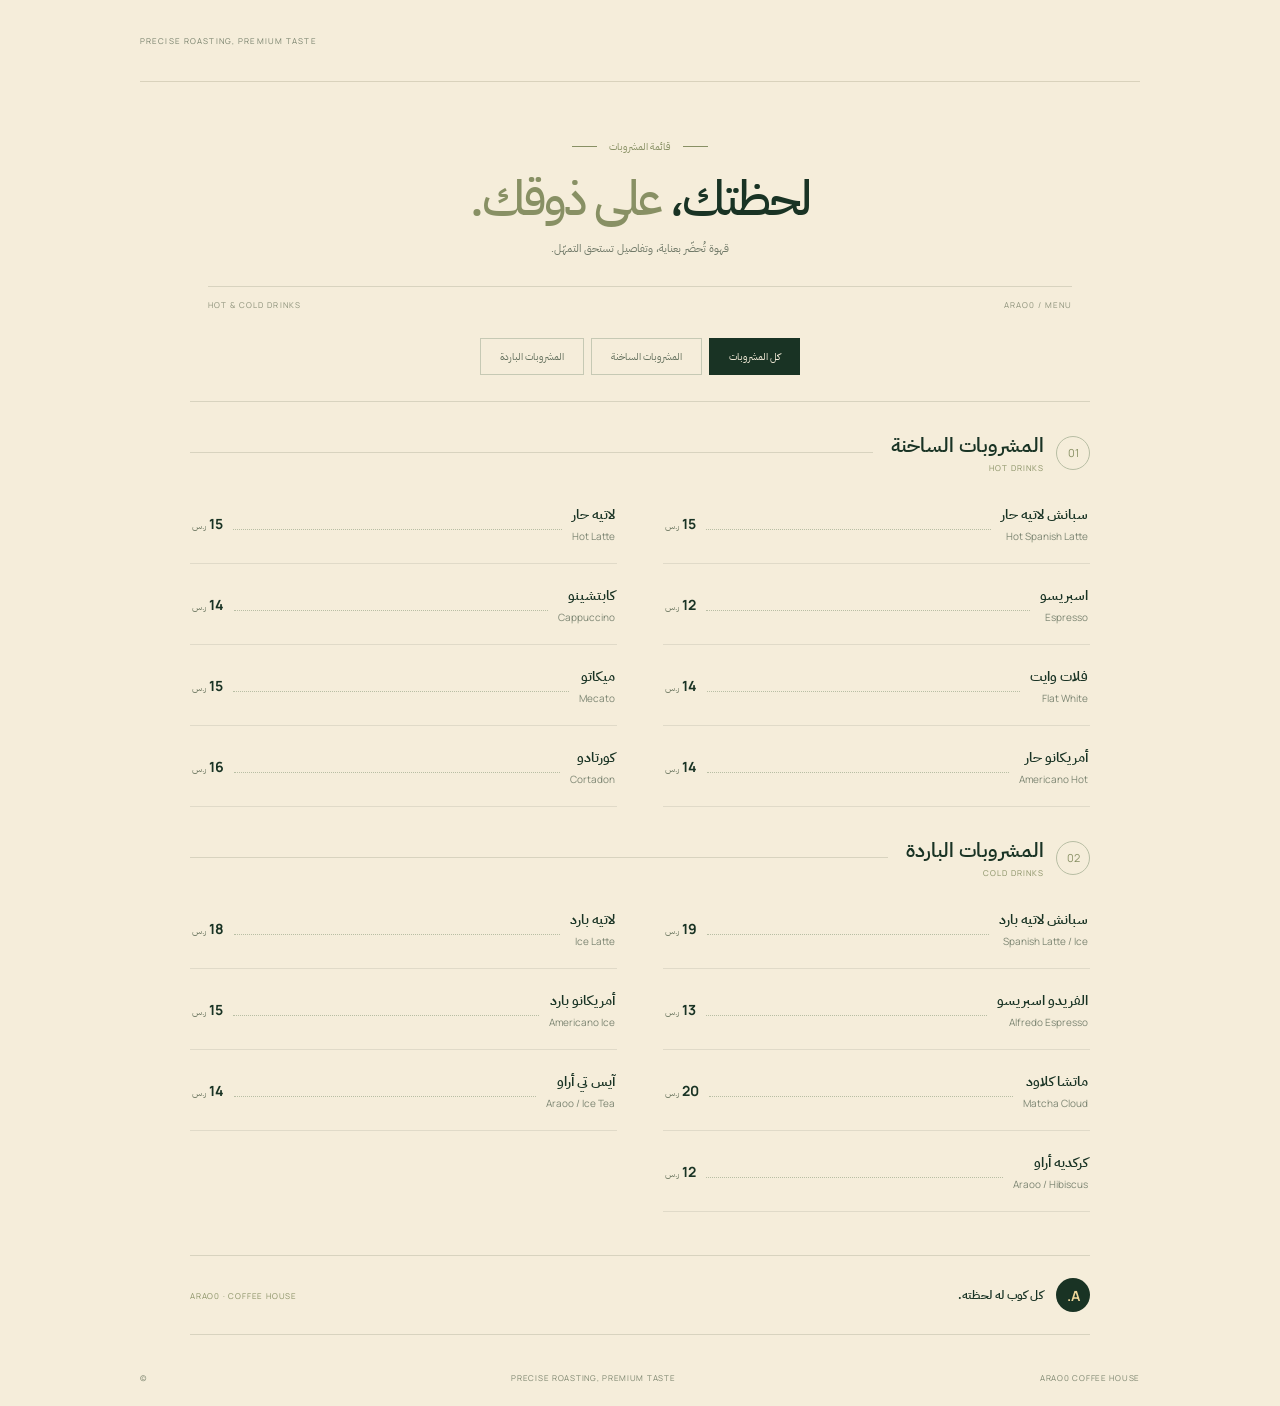
==== commit 0da68174: "Use Araoo logo asset in menu header" ====
--- a/menu-demo.html
+++ b/menu-demo.html
@@ -10,8 +10,8 @@
 <link rel="stylesheet" href="menu-demo.css">
 </head>
 <body>
-<header class="top">
-<div class="brand" aria-label="Araoo"><span class="brand-symbol">A</span><span class="brand-name">Araoo<small>COFFEE HOUSE</small></span></div>
+<header class="top" id="top">
+<a class="brand" href="#top" aria-label="Araoo Coffee House"><img src="assets/araoo-logo.svg" alt="Araoo Coffee House" class="brand-logo"></a>
 <span class="top-note">PRECISE ROASTING, PREMIUM TASTE</span>
 </header>
 <main class="menu-shell">
--- a/menu-demo.css
+++ b/menu-demo.css
@@ -1 +1 @@
-:root{--forest:#193324;--forest-2:#294436;--sage:#889064;--olive:#9da18a;--cream:#f5edda;--cream-2:#eee4c9;--sand:#edd69a;--ink:#1b3024;--muted:#697267;--line:#d8d2bf}*{box-sizing:border-box}html{scroll-behavior:smooth}body{margin:0;background:var(--cream);color:var(--forest);font-family:"IBM Plex Sans Arabic",sans-serif;line-height:1.7}a{color:inherit;text-decoration:none}button,input{font:inherit}button{cursor:pointer}a:focus-visible,button:focus-visible,input:focus-visible{outline:2px solid var(--sage);outline-offset:3px}::selection{background:var(--forest);color:var(--cream)}.top{height:76px;max-width:1120px;width:calc(100% - 48px);margin:auto;display:flex;align-items:center;justify-content:space-between;gap:16px}.back,.contact{font-size:11px;font-weight:600;color:#596b5c}.brand{display:flex;align-items:center;gap:10px}.brandmark{height:38px;width:38px;display:grid;place-items:center;background:var(--forest);color:var(--cream);border-radius:50%;font:800 21px Manrope,sans-serif}.brandname{font:800 22px Manrope,sans-serif;letter-spacing:-.06em;line-height:1}.brandname small{display:block;font:7px Manrope,sans-serif;letter-spacing:.18em;color:#7b8268;margin-top:5px}.contact{border-bottom:1px solid var(--sage);padding-bottom:5px}.contact span{margin-inline-start:5px}.shell{max-width:1120px;width:calc(100% - 48px);margin:0 auto 70px}.hero{position:relative;display:grid;grid-template-columns:1fr .92fr;grid-template-rows:1fr auto;min-height:420px;background:var(--forest);color:var(--cream);overflow:hidden}.hero-text{padding:47px 52px 35px 30px;position:relative;z-index:2;align-self:center}.eyebrow{display:flex;align-items:center;gap:9px;font:9px Manrope,sans-serif;color:#d8d2ad;letter-spacing:.12em;margin:0 0 24px}.eyebrow-line{height:1px;width:28px;background:var(--sand)}h1{font-size:clamp(32px,4vw,52px);font-weight:500;line-height:1.45;letter-spacing:-.04em;margin:0}h1 em,.section-heading h2 em,.group-head h3 em{font-style:normal;color:var(--sand)}.intro{font-size:12px;color:#d6d7c8;margin:13px 0 24px;max-width:360px}.hero-cta{display:inline-flex;align-items:center;gap:24px;padding:11px 16px;background:var(--sand);color:var(--forest);font-size:11px;font-weight:700}.hero-cta span{font-size:17px}.hero-photo{margin:28px 28px 28px 0;position:relative;min-height:300px;background:linear-gradient(180deg,#253c2d25,#16291f2e),url('https://images.unsplash.com/photo-1445116572660-236099ec97a0?auto=format&fit=crop&w=1000&q=85') center/cover;border:1px solid #c7ccae38}.photo-overlay{position:absolute;inset:0;background:linear-gradient(180deg,#1b30241f,#1b3024b8)}.photo-label,.photo-caption{position:absolute;font:8px Manrope,sans-serif;letter-spacing:.15em;color:#f5edda}.photo-label{top:16px;left:17px}.photo-caption{bottom:16px;left:17px;line-height:1.8}.photo-stamp{position:absolute;right:18px;bottom:20px;width:62px;height:62px;border:1px solid #f5edda99;border-radius:50%;display:grid;place-items:center;font:800 29px Manrope,sans-serif;color:var(--cream)}.photo-stamp span{color:var(--sand)}.hero-foot{grid-column:1/-1;border-top:1px solid #f5edda30;display:flex;justify-content:space-between;padding:12px 22px;font:8px Manrope,sans-serif;letter-spacing:.13em;color:#cad0bc}.disclaimer{display:flex;align-items:center;gap:10px;padding:13px 17px;background:#eae0c5;color:#596b5c;font-size:10px;border-bottom:1px solid #d8d2bf}.info-icon{width:16px;height:16px;flex:0 0 16px;border:1px solid #748064;border-radius:50%;display:grid;place-items:center;font:600 10px Manrope,sans-serif}.selection{padding-top:43px}.section-heading{display:flex;justify-content:space-between;align-items:flex-end}.kicker{font:8px Manrope,sans-serif;letter-spacing:.15em;color:#788365;margin:0 0 7px}.section-heading h2{font-size:31px;line-height:1.35;font-weight:600;margin:0;letter-spacing:-.03em}.count{font:9px Manrope,sans-serif;letter-spacing:.12em;color:#849078}.controls{display:flex;justify-content:space-between;align-items:center;gap:18px;margin:22px 0 17px;padding-bottom:19px;border-bottom:1px solid var(--line)}.categories{display:flex;gap:7px}.categories button{padding:8px 17px;background:transparent;border:1px solid #c9cbb6;color:#526253;font-size:10px;transition:.2s}.categories button.active,.categories button:hover{background:var(--forest);color:var(--cream);border-color:var(--forest)}.search{display:flex;align-items:center;gap:8px;min-width:220px;border-bottom:1px solid #a9ad93;padding:0 0 5px;color:#7c8868}.search span{font-size:22px;line-height:1}.search input{width:100%;border:0;outline:0;background:transparent;color:var(--forest);font-size:10px}.group-head{display:flex;align-items:center;gap:16px;margin:32px 0 14px}.group-head>span{font:8px Manrope,sans-serif;letter-spacing:.12em;color:#889064;white-space:nowrap}.group-head h3{font-size:19px;font-weight:600;margin:0;white-space:nowrap}.group-head h3 em{font:10px Manrope,sans-serif;letter-spacing:.08em;color:#7b846a;margin-inline-start:5px}.group-head i{height:1px;background:#c9cbb6;flex:1}.items{display:grid;grid-template-columns:repeat(3,minmax(0,1fr));gap:13px}.item{min-width:0;background:#faf6e9;border:1px solid #e2dbc9;padding:9px;display:grid;grid-template-columns:107px minmax(0,1fr);gap:12px;align-items:center;transition:transform .2s,border-color .2s}.item:hover{transform:translateY(-2px);border-color:#9da18a}.item[hidden],.group-head[hidden]{display:none}.drink-art{position:relative;min-height:118px;overflow:hidden;background:#eae2cd;display:grid;place-items:center}.drink-art:after{content:"";position:absolute;width:91px;height:91px;border:1px solid #8b967333;border-radius:50%;left:-24px;bottom:-28px}.art-code,.art-bottom{position:absolute;font:7px Manrope,sans-serif;letter-spacing:.11em;color:#65755d}.art-code{top:8px;left:8px}.art-bottom{bottom:8px;left:8px;right:8px;font-size:6px;white-space:nowrap}.cup{width:43px;height:56px;position:relative;display:block;margin-top:4px;border-radius:3px 3px 12px 12px;background:linear-gradient(90deg,#d9c29a,#f6ebd1 54%,#cab18a);box-shadow:8px 7px 13px #2235251c;border:1px solid #9c9878}.cup:before{content:"A";position:absolute;inset:17px 0 auto;text-align:center;color:#53684d;font:700 13px Manrope,sans-serif}.cup:after{content:"";position:absolute;left:-4px;right:-4px;top:-3px;height:7px;border-radius:50%;background:#f7f1df;border:1px solid #b7b39a}.spanish .cup:before{content:"";inset:0;background:linear-gradient(180deg,#ceb788 0 35%,#eee6cd 36% 58%,#9c815e 59%);border-radius:3px 3px 12px 12px}.latte .cup:before{content:"";inset:0;background:linear-gradient(180deg,#e0d0b0 0 25%,#a77c51 26% 58%,#d6bd92 59%);border-radius:3px 3px 12px 12px}.espresso .cup{height:37px;width:48px;border-radius:3px 3px 9px 9px;background:linear-gradient(90deg,#314936,#53694b)}.espresso .cup:before{content:"";inset:0;background:linear-gradient(180deg,#b38c55 0 23%,#553b25 24%);border-radius:3px 3px 9px 9px}.cappuccino .cup:before{content:"";inset:0;background:radial-gradient(ellipse at center,#d9c19b 0 22%,#8b6241 25% 35%,#f0e3c6 38% 50%,#c6b391 52%);border-radius:3px 3px 12px 12px}.flat .cup:before{content:"";inset:0;background:linear-gradient(180deg,#e5d9ba 0 33%,#b2a17c 34% 46%,#e9ddc3 47%);border-radius:3px 3px 12px 12px}.macchiato .cup{height:40px;width:46px}.macchiato .cup:before{content:"";inset:0;background:linear-gradient(180deg,#c1a779 0 26%,#5c402b 27% 60%,#e9ddc3 61%);border-radius:3px 3px 9px 9px}.americano .cup:before{content:"";inset:0;background:linear-gradient(180deg,#d9c29a 0 20%,#624832 21% 70%,#b49a72 71%);border-radius:3px 3px 12px 12px}.cortado .cup{height:47px;width:48px;border-radius:7px 7px 11px 11px}.cortado .cup:before{content:"";inset:0;background:linear-gradient(180deg,#e6d7b7 0 32%,#815b39 33% 68%,#c7ac80 69%);border-radius:7px 7px 11px 11px}.cold-spanish .cup,.cold-latte .cup,.alfredo .cup,.cold-americano .cup,.matcha .cup,.iced-tea .cup,.hibiscus .cup{height:69px;width:39px;border-radius:3px 3px 9px 9px;background:linear-gradient(90deg,#e5d3ad,#f8f0dc 70%,#cfc19e)}.cold-spanish .cup:before{content:"";inset:0;background:linear-gradient(180deg,#8a6545 0 16%,#d3bb91 17% 35%,#f1e5c8 36% 65%,#9c7954 66%);border-radius:3px 3px 9px 9px}.cold-latte .cup:before{content:"";inset:0;background:linear-gradient(180deg,#9d7b51 0 26%,#d9c7a4 27% 59%,#b08758 60% 77%,#eadcc0 78%);border-radius:3px 3px 9px 9px}.alfredo .cup:before{content:"";inset:0;background:linear-gradient(180deg,#e5d3ad 0 21%,#a47d55 22% 70%,#d4bb91 71%);border-radius:3px 3px 9px 9px}.cold-americano .cup:before{content:"";inset:0;background:linear-gradient(180deg,#dbceb0 0 15%,#8d6948 16% 75%,#5c4934 76%);border-radius:3px 3px 9px 9px}.matcha .cup:before{content:"";inset:0;background:linear-gradient(180deg,#f0e9d6 0 19%,#a7ae7b 20% 34%,#d8dfb4 35% 72%,#758354 73%);border-radius:3px 3px 9px 9px}.iced-tea .cup:before{content:"";inset:0;background:linear-gradient(180deg,#dfd2ac 0 14%,#a98258 15% 72%,#866947 73%);border-radius:3px 3px 9px 9px}.hibiscus .cup:before{content:"";inset:0;background:linear-gradient(180deg,#dfd2ac 0 15%,#9d564b 16% 75%,#713e39 76%);border-radius:3px 3px 9px 9px}.copy{min-width:0;padding:3px 0}.item-head{display:flex;justify-content:space-between;align-items:flex-start;gap:6px}.item-head h4{font-size:13px;font-weight:600;line-height:1.65;margin:0}.item-head strong{white-space:nowrap;font:700 11px Manrope,sans-serif;color:var(--forest);padding-top:2px}.item-head small{font:9px "IBM Plex Sans Arabic",sans-serif;color:#748067}.english{font:10px Manrope,sans-serif;color:#77816b;direction:ltr;text-align:right;margin:5px 0 0;overflow-wrap:anywhere}.empty{text-align:center;padding:35px;color:#697267;font-size:12px}.footer{display:flex;align-items:center;justify-content:space-between;gap:14px;border-top:1px solid var(--line);padding:18px 0 24px;margin-top:50px;font:8px Manrope,sans-serif;letter-spacing:.1em;color:#78806b}.footer a{font:10px "IBM Plex Sans Arabic",sans-serif;letter-spacing:0;color:#53664c}@media(max-width:980px){.items{grid-template-columns:repeat(2,minmax(0,1fr))}.hero-text{padding-right:30px}.hero-photo{margin-left:18px}}@media(max-width:650px){.top{height:68px;width:calc(100% - 28px)}.back span{display:none}.brandmark{height:32px;width:32px;font-size:18px}.brandname{font-size:19px}.contact{font-size:9px}.shell{width:calc(100% - 22px);margin-bottom:40px}.hero{grid-template-columns:1fr;grid-template-rows:auto auto auto}.hero-text{padding:27px 21px 29px}.eyebrow{font-size:7px;margin-bottom:14px}.hero h1{font-size:35px}.intro{font-size:10px;margin:10px 0 17px}.hero-photo{min-height:215px;margin:0 12px 17px;background-position:center 53%}.hero-foot{font-size:7px;padding:11px 13px}.disclaimer{font-size:9px;align-items:flex-start}.selection{padding-top:31px}.section-heading h2{font-size:27px}.controls{flex-direction:column;align-items:stretch;margin-top:17px;padding-bottom:15px}.categories{display:grid;grid-template-columns:repeat(3,1fr)}.categories button{padding:8px 5px;font-size:10px}.search{min-width:0}.group-head{gap:8px;margin:24px 0 11px}.group-head h3{font-size:16px}.group-head h3 em{font-size:8px}.group-head>span{font-size:7px}.items{grid-template-columns:1fr;gap:9px}.item{grid-template-columns:105px minmax(0,1fr);padding:8px;gap:11px}.drink-art{min-height:107px}.item-head h4{font-size:13px}.english{font-size:10px}.footer{flex-wrap:wrap;font-size:7px}.footer span:nth-child(2){width:100%;order:3}}@media(max-width:350px){.item{grid-template-columns:88px minmax(0,1fr)}.item-head h4{font-size:12px}.item-head strong{font-size:10px}.drink-art{min-height:100px}}@media(prefers-reduced-motion:reduce){html{scroll-behavior:auto}*,*:before,*:after{transition:none!important}}+:root{--forest:#193324;--forest-soft:#344b3b;--olive:#889064;--cream:#f5edda;--paper:#fbf7eb;--sand:#edd69a;--line:#d8d3bf;--muted:#75806c}*{box-sizing:border-box}html{scroll-behavior:smooth}body{margin:0;background:var(--cream);color:var(--forest);font-family:"IBM Plex Sans Arabic",sans-serif;line-height:1.7}button{font:inherit;cursor:pointer}::selection{background:var(--forest);color:var(--cream)}.top{width:min(100% - 56px,1000px);height:82px;margin:auto;display:flex;align-items:center;justify-content:space-between;border-bottom:1px solid #d9d2bc}.brand{display:flex;align-items:center;gap:10px}.brand-symbol{width:38px;height:38px;border-radius:50%;display:grid;place-items:center;background:var(--forest);color:var(--cream);font:800 20px Manrope,sans-serif}.brand-name{font:800 22px Manrope,sans-serif;letter-spacing:-.07em;line-height:1}.brand-name small{display:block;margin-top:5px;font:7px Manrope,sans-serif;letter-spacing:.17em;color:var(--olive)}.top-note{font:8px Manrope,sans-serif;letter-spacing:.14em;color:#77816c}.menu-shell{width:min(100% - 56px,900px);margin:0 auto}.masthead{text-align:center;padding:56px 18px 28px}.masthead-kicker{display:flex;justify-content:center;align-items:center;gap:12px;color:var(--olive);font-size:10px}.masthead-kicker span{height:1px;width:25px;background:var(--olive)}.masthead h1{font-size:clamp(32px,5vw,48px);font-weight:500;letter-spacing:-.045em;line-height:1.45;margin:10px 0 4px}.masthead h1 em{font-style:normal;color:var(--olive)}.masthead>p{font-size:11px;color:#717a69;margin:5px 0 28px}.masthead-bottom{display:flex;justify-content:space-between;border-top:1px solid var(--line);padding-top:12px;font:8px Manrope,sans-serif;letter-spacing:.13em;color:#8b9079}.filters{display:flex;justify-content:center;gap:7px;padding:0 0 26px;border-bottom:1px solid var(--line)}.filters button{border:1px solid #c6c9b4;background:transparent;color:#65715e;padding:9px 19px;font-size:10px;transition:background .2s,color .2s}.filters button.active,.filters button:hover{background:var(--forest);border-color:var(--forest);color:var(--cream)}.menu-section{padding-top:30px}.section-heading{display:flex;align-items:center;gap:18px;margin-bottom:10px}.section-heading>div{display:flex;align-items:center;gap:12px;white-space:nowrap}.section-number{width:34px;height:34px;border:1px solid #b8bea4;border-radius:50%;display:grid;place-items:center;font:11px Manrope,sans-serif;color:var(--olive)}.section-heading h2{font-size:20px;font-weight:600;line-height:1.35;margin:0}.section-heading p{direction:ltr;text-align:right;font:8px Manrope,sans-serif;letter-spacing:.13em;color:var(--olive);margin:3px 0 0}.section-rule{height:1px;flex:1;background:var(--line)}.menu-list{display:grid;grid-template-columns:1fr 1fr;column-gap:46px}.menu-item{display:flex;align-items:center;gap:10px;min-width:0;min-height:81px;padding:13px 2px;border-bottom:1px solid #e0dac8}.menu-item[hidden],.menu-section[hidden]{display:none}.item-name{min-width:0}.item-name h3{font-size:14px;font-weight:600;line-height:1.5;margin:0}.item-name p{direction:ltr;text-align:right;font:10px Manrope,sans-serif;color:#7d8673;margin:4px 0 0;overflow-wrap:anywhere}.leader{flex:1;min-width:10px;border-bottom:1px dotted #b8bea4;align-self:center;margin-top:12px}.price{font:700 14px Manrope,sans-serif;white-space:nowrap;color:var(--forest)}.price small{font:9px "IBM Plex Sans Arabic",sans-serif;color:#78816b}.bottom-note{margin:43px 0 20px;padding:22px 0;border-top:1px solid var(--line);border-bottom:1px solid var(--line);display:flex;align-items:center;gap:13px}.bottom-mark{width:34px;height:34px;display:grid;place-items:center;background:var(--forest);color:var(--sand);border-radius:50%;font:700 14px Manrope,sans-serif}.bottom-note p{font-size:12px;margin:0;font-weight:600}.bottom-note>span:last-child{margin-inline-start:auto;font:8px Manrope,sans-serif;letter-spacing:.1em;color:var(--olive)}footer{width:min(100% - 56px,1000px);margin:auto;padding:17px 0 23px;display:flex;justify-content:space-between;gap:14px;font:8px Manrope,sans-serif;letter-spacing:.09em;color:#7c856f;border-top:0}@media(max-width:650px){.top{width:calc(100% - 30px);height:70px}.brand-symbol{width:33px;height:33px;font-size:18px}.brand-name{font-size:19px}.top-note{max-width:125px;text-align:left;font-size:7px;line-height:1.7}.menu-shell{width:calc(100% - 30px)}.masthead{padding:40px 0 23px}.masthead h1{font-size:35px}.masthead>p{font-size:10px}.masthead-bottom{font-size:7px}.filters{display:grid;grid-template-columns:repeat(3,1fr);gap:5px;padding-bottom:21px}.filters button{padding:9px 3px;font-size:9px}.menu-section{padding-top:25px}.section-heading{gap:10px}.section-heading>div{gap:9px}.section-number{width:30px;height:30px;font-size:10px}.section-heading h2{font-size:17px}.section-heading p{font-size:7px}.menu-list{grid-template-columns:1fr;column-gap:0}.menu-item{min-height:74px;padding:11px 2px}.item-name h3{font-size:13px}.item-name p{font-size:9px}.price{font-size:13px}.bottom-note{margin-top:32px}.bottom-note>span:last-child{font-size:6px}footer{width:calc(100% - 30px);flex-wrap:wrap;font-size:7px}footer span:nth-child(2){width:100%;order:3}}@media(prefers-reduced-motion:reduce){html{scroll-behavior:auto}*,*:before,*:after{transition:none!important}}
